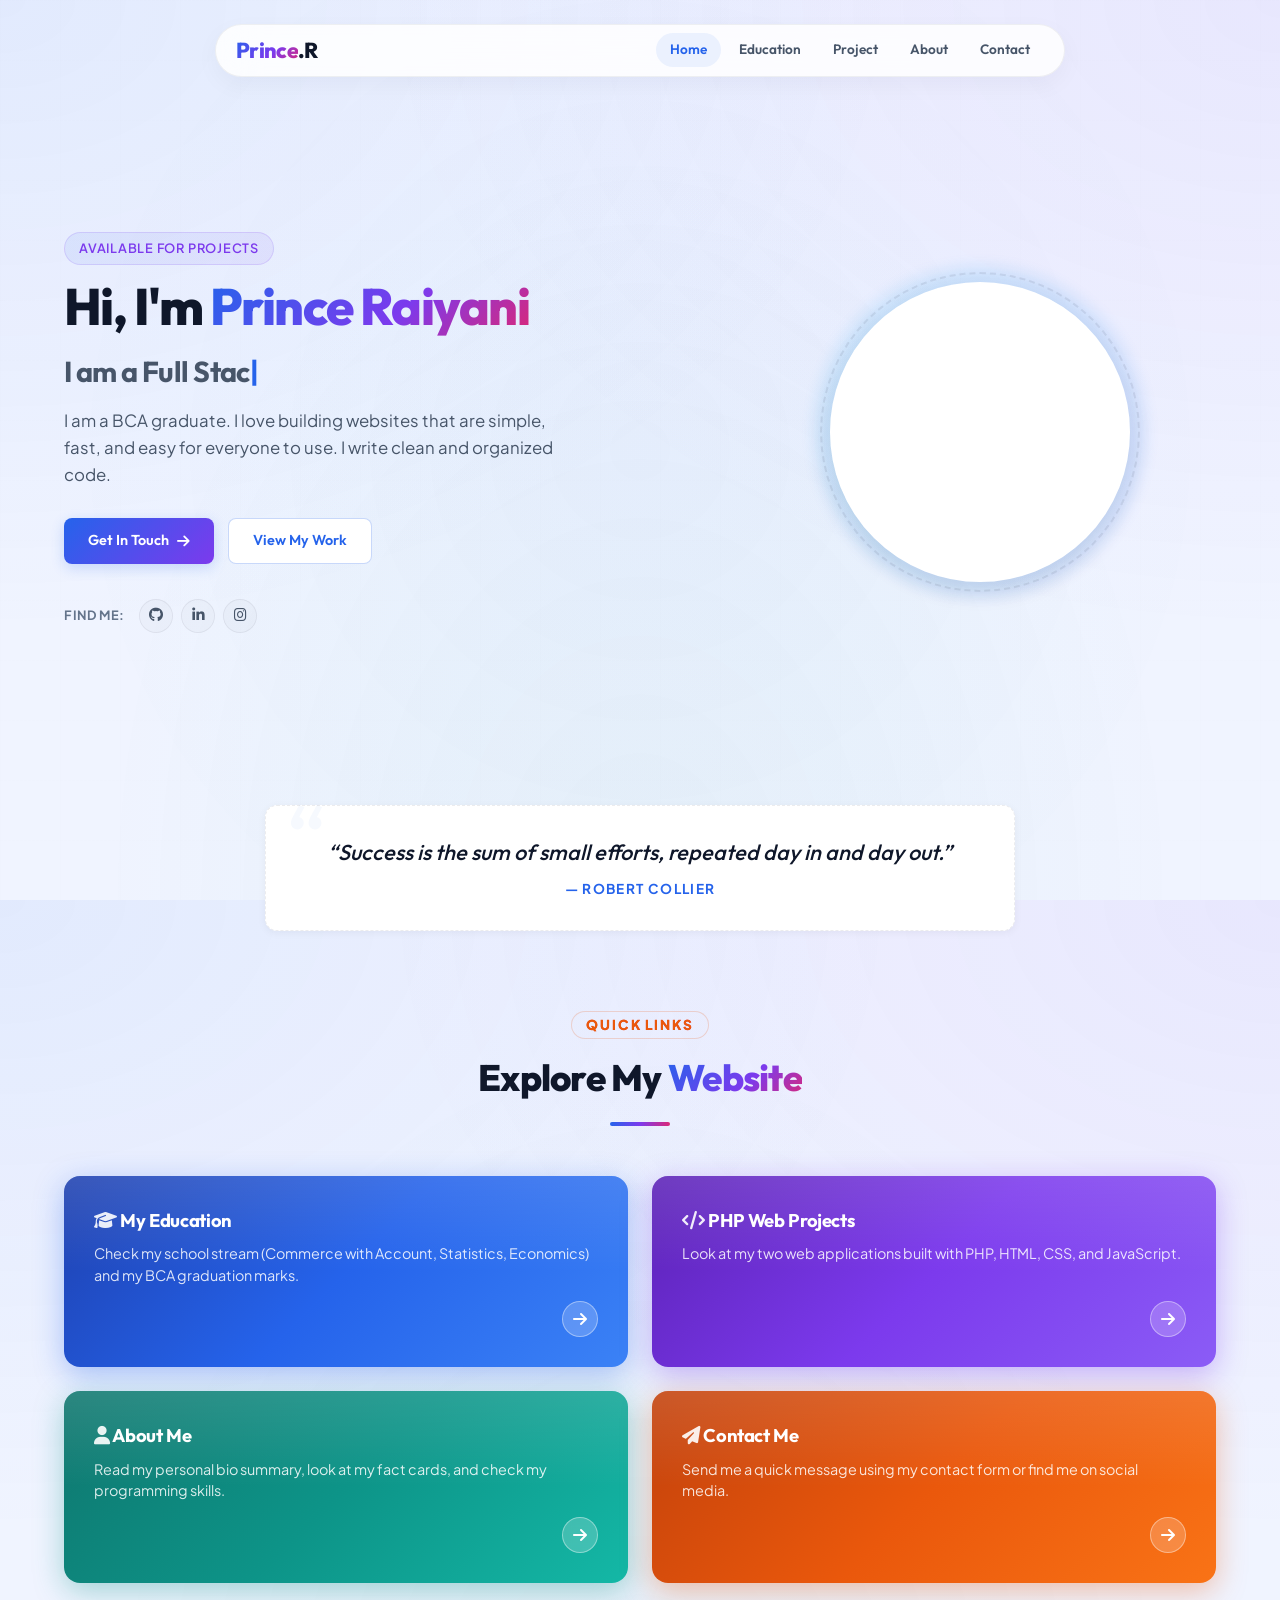
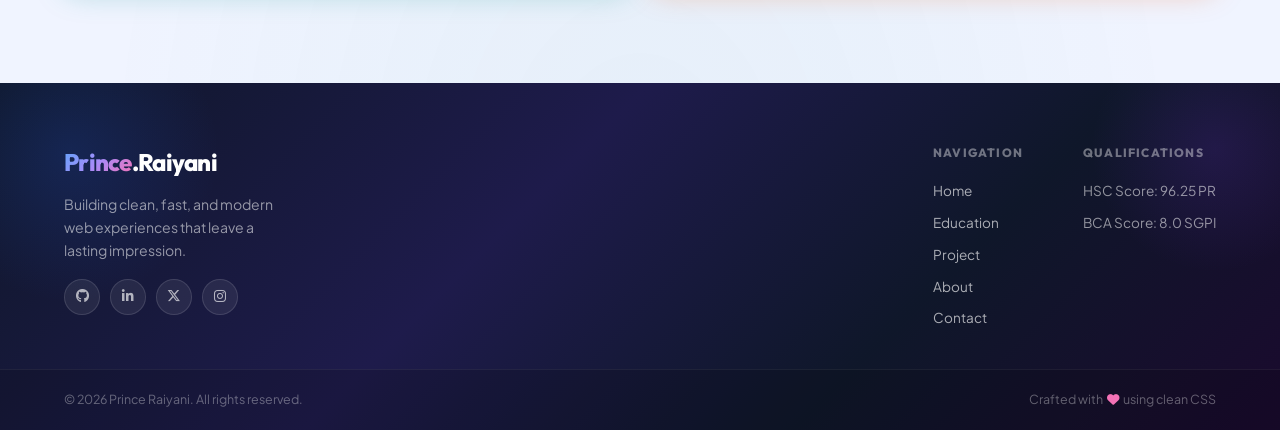
==== index.html @ 2f768e49 "Add files via upload" ====
<!DOCTYPE html>
<html lang="en">
<head>
    <meta charset="UTF-8">
    <meta name="viewport" content="width=device-width, initial-scale=1.0">
    <title>Prince Raiyani | Professional Portfolio</title>
    
    <!-- SEO Meta Tags -->
    <meta name="description" content="Welcome to the professional portfolio of Prince Raiyani. Explore my education history, PHP web projects, personal bio, and contact information.">
    <meta name="keywords" content="Prince Raiyani, Portfolio, Web Developer, PHP Developer, Commerce Student, BCA Graduate, 8.0 SGPI, 96.25 PR">
    <meta name="author" content="Prince Raiyani">
    
    <!-- Google Fonts -->
    <link rel="preconnect" href="https://fonts.googleapis.com">
    <link rel="preconnect" href="https://fonts.gstatic.com" crossorigin>
    <link href="https://fonts.googleapis.com/css2?family=Outfit:wght@300;400;500;600;700;800&family=Plus+Jakarta+Sans:wght@300;400;500;600;700&display=swap" rel="stylesheet">
    
    <!-- FontAwesome for Icons -->
    <link rel="stylesheet" href="https://cdnjs.cloudflare.com/ajax/libs/font-awesome/6.4.0/css/all.min.css">
    
    <!-- CSS Stylesheet -->
    <link rel="stylesheet" href="styles.css">
</head>
<body>

    <!-- Light Background Glow Spotlight -->
    <div class="cursor-glow" id="cursor-glow"></div>
    <div class="grid-overlay"></div>

    <!-- Floating Navigation Capsule -->
    <header class="navbar" id="navbar">
        <div class="nav-container">
            <a href="index.html" class="logo" id="nav-logo">
                <span class="gradient-text">Prince</span>.R
            </a>
            
            <!-- Desktop Links in Requested Order: Home, Education, Project, About, Contact -->
            <nav class="nav-links">
                <a href="index.html" class="nav-item active" id="link-home">Home</a>
                <a href="education.html" class="nav-item" id="link-education">Education</a>
                <a href="projects.html" class="nav-item" id="link-projects">Project</a>
                <a href="about.html" class="nav-item" id="link-about">About</a>
                <a href="contact.html" class="nav-item" id="link-contact">Contact</a>
            </nav>
            
            <!-- Mobile Toggle Hamburger -->
            <button class="menu-toggle" id="menu-toggle" aria-label="Toggle Menu">
                <span class="bar"></span>
                <span class="bar"></span>
                <span class="bar"></span>
            </button>
        </div>
    </header>

    <!-- Mobile Navigation Menu -->
    <div class="mobile-menu-overlay" id="mobile-menu-overlay">
        <nav class="mobile-nav-links">
            <a href="index.html" class="mobile-nav-item active" id="m-link-home">Home</a>
            <a href="education.html" class="mobile-nav-item" id="m-link-education">Education</a>
            <a href="projects.html" class="mobile-nav-item" id="m-link-projects">Project</a>
            <a href="about.html" class="mobile-nav-item" id="m-link-about">About</a>
            <a href="contact.html" class="mobile-nav-item" id="m-link-contact">Contact</a>
        </nav>
    </div>

    <!-- Main Content -->
    <main>

        <!-- HERO SECTION -->
        <section id="home" class="section hero-section">
            <div class="container hero-container">
                <div class="hero-content">
                    <div class="badge fade-in">Available for Projects</div>
                    <h1 class="hero-title fade-in-delay-1">
                        Hi, I'm <span class="gradient-text">Prince Raiyani</span>
                    </h1>
                    <h2 class="hero-subtitle fade-in-delay-2">
                        I am a <span class="typewriter" id="typewriter">Web Developer</span><span class="cursor-blink">|</span>
                    </h2>
                    <p class="hero-description fade-in-delay-3">
                        I am a BCA graduate. I love building websites that are simple, fast, and easy for everyone to use. I write clean and organized code.
                    </p>
                    
                    <div class="hero-actions fade-in-delay-3">
                        <a href="contact.html" class="btn btn-primary" id="hero-cta-primary">
                            <span>Get In Touch</span> <i class="fa-solid fa-arrow-right"></i>
                        </a>
                        <a href="projects.html" class="btn btn-secondary" id="hero-cta-secondary">
                            <span>View My Work</span>
                        </a>
                    </div>

                    <!-- Social Icons Row -->
                    <div class="hero-socials fade-in-delay-3">
                        <span class="social-label">Find me:</span>
                        <div class="social-row">
                            <a href="https://github.com/" target="_blank" class="hero-social-icon" aria-label="GitHub" id="hero-social-github">
                                <i class="fa-brands fa-github"></i>
                            </a>
                            <a href="https://www.linkedin.com/in/prince-raiyani-75b622342?utm_source=share_via&utm_content=profile&utm_medium=member_android" target="_blank" class="hero-social-icon" aria-label="LinkedIn" id="hero-social-linkedin">
                                <i class="fa-brands fa-linkedin-in"></i>
                            </a>
                            <a href="https://www.instagram.com/princeee._.2016?igsh=MWx2Z2V5cHl4cmIzbg==" target="_blank" class="hero-social-icon" aria-label="Instagram" id="hero-social-instagram">
                                <i class="fa-brands fa-instagram"></i>
                            </a>
                        </div>

                    </div>
                </div>

                <!-- Professional Zoomed Portrait (Waist-Up Half-Image) -->
                <div class="hero-visual fade-in-delay-2">
                    <div class="profile-frame-wrapper">
                        <div class="profile-glow-ring"></div>
                        <div class="profile-border-ring"></div>
                        <div class="profile-image-card">
                            <img src="assets/prince_profile.png" alt="Prince Raiyani" class="profile-pic" id="profile-headshot">
                        </div>
                    </div>
                </div>
            </div>
        </section>

        <!-- SIMPLE ENGLISH QUOTE SECTION -->
        <section class="quote-section">
            <div class="container">
                <div class="quote-card fade-in">
                    <p class="quote-text">
                        “Success is the sum of small efforts, repeated day in and day out.”
                    </p>
                    <p class="quote-author">— Robert Collier</p>
                </div>
            </div>
        </section>

        <!-- SUB-PAGE PREVIEW ROUTING SECTION -->
        <section class="section preview-section" style="padding-top: 40px;">
            <div class="container">
                <div class="section-header">
                    <span class="subtitle">Quick Links</span>
                    <h2 class="section-title">Explore My <span class="gradient-text">Website</span></h2>
                    <div class="accent-bar"></div>
                </div>

                <div class="welcome-grid">
                    
                    <!-- Preview Card 1: Education Page -->
                    <a href="education.html" class="glass-card preview-card fade-in" id="home-card-education">
                        <div>
                            <h3 class="preview-title"><i class="fa-solid fa-graduation-cap gradient-icon"></i> My Education</h3>
                            <p class="preview-desc">
                                Check my school stream (Commerce with Account, Statistics, Economics) and my BCA graduation marks.
                            </p>
                        </div>
                        <div class="preview-arrow">
                            <i class="fa-solid fa-arrow-right"></i>
                        </div>
                    </a>

                    <!-- Preview Card 2: Project Page -->
                    <a href="projects.html" class="glass-card preview-card fade-in" id="home-card-projects">
                        <div>
                            <h3 class="preview-title"><i class="fa-solid fa-code gradient-icon"></i> PHP Web Projects</h3>
                            <p class="preview-desc">
                                Look at my two web applications built with PHP, HTML, CSS, and JavaScript.
                            </p>
                        </div>
                        <div class="preview-arrow">
                            <i class="fa-solid fa-arrow-right"></i>
                        </div>
                    </a>

                    <!-- Preview Card 3: About Page -->
                    <a href="about.html" class="glass-card preview-card fade-in" id="home-card-about">
                        <div>
                            <h3 class="preview-title"><i class="fa-solid fa-user gradient-icon"></i> About Me</h3>
                            <p class="preview-desc">
                                Read my personal bio summary, look at my fact cards, and check my programming skills.
                            </p>
                        </div>
                        <div class="preview-arrow">
                            <i class="fa-solid fa-arrow-right"></i>
                        </div>
                    </a>

                    <!-- Preview Card 4: Contact Page -->
                    <a href="contact.html" class="glass-card preview-card fade-in" id="home-card-contact">
                        <div>
                            <h3 class="preview-title"><i class="fa-solid fa-paper-plane gradient-icon"></i> Contact Me</h3>
                            <p class="preview-desc">
                                Send me a quick message using my contact form or find me on social media.
                            </p>
                        </div>
                        <div class="preview-arrow">
                            <i class="fa-solid fa-arrow-right"></i>
                        </div>
                    </a>

                </div>
            </div>
        </section>

    </main>

    <!-- PREMIUM DARK FOOTER -->
    <footer class="footer">
        <div class="container footer-container">
            <div class="footer-brand">
                <a href="index.html" class="logo">
                    <span class="gradient-text">Prince</span>.Raiyani
                </a>
                <p class="footer-tagline">Building clean, fast, and modern web experiences that leave a lasting impression.</p>
                <div class="footer-social-row">
                    <a href="https://github.com/" target="_blank" class="footer-social-icon" aria-label="GitHub"><i class="fa-brands fa-github"></i></a>
                    <a href="https://linkedin.com/" target="_blank" class="footer-social-icon" aria-label="LinkedIn"><i class="fa-brands fa-linkedin-in"></i></a>
                    <a href="https://twitter.com/" target="_blank" class="footer-social-icon" aria-label="Twitter"><i class="fa-brands fa-x-twitter"></i></a>
                    <a href="https://instagram.com/" target="_blank" class="footer-social-icon" aria-label="Instagram"><i class="fa-brands fa-instagram"></i></a>
                </div>
            </div>
            
            <div class="footer-links-grid">
                <div class="footer-link-col">
                    <h5>Navigation</h5>
                    <a href="index.html">Home</a>
                    <a href="education.html">Education</a>
                    <a href="projects.html">Project</a>
                    <a href="about.html">About</a>
                    <a href="contact.html">Contact</a>
                </div>
                <div class="footer-link-col">
                    <h5>Qualifications</h5>
                    <span>HSC Score: 96.25 PR</span>
                    <span>BCA Score: 8.0 SGPI</span>
                </div>
            </div>
        </div>

        <div class="footer-bottom">
            <div class="container footer-bottom-container">
                <p class="copyright">&copy; 2026 Prince Raiyani. All rights reserved.</p>
                <p class="made-with">Crafted with <i class="fa-solid fa-heart heartbeat"></i> using clean CSS</p>
            </div>
        </div>

        <!-- Back to Top Arrow -->
        <a href="#home" class="back-to-top" id="back-to-top" aria-label="Scroll to top">
            <i class="fa-solid fa-arrow-up"></i>
        </a>
    </footer>

    <!-- Script File -->
    <script src="script.js"></script>
</body>
</html>
---- styles.css ----
/* ==========================================================================
   Prince Raiyani | Professional Portfolio Design System
   Color Palette: Multi-Color Professional Light Theme
   Architecture: Multi-Page Optimized
   ========================================================================== */

/* 1. CSS VARIABLES & SYSTEM DEFS */
:root {
    --bg-primary: #f0f4ff;         /* Soft Lavender-Blue tint */
    --bg-secondary: #ffffff;       /* Pure White sections */
    --bg-glass: rgba(255, 255, 255, 0.85);
    --border-glass: rgba(15, 23, 42, 0.06);
    --border-glass-active: rgba(37, 99, 235, 0.25);
    
    /* Primary accent colors */
    --color-primary: #2563eb;      /* Professional Royal Blue */
    --color-secondary: #0ea5e9;    /* Sky Ice Blue */
    --color-accent: #10b981;       /* Emerald Green */
    --color-purple: #7c3aed;       /* Rich Violet */
    --color-orange: #ea580c;       /* Warm Orange */
    --color-pink: #db2777;         /* Rose Pink */
    --color-teal: #0d9488;         /* Teal */
    --color-amber: #d97706;        /* Amber Gold */
    --color-success: #10b981;      /* Success Green */
    
    /* Section accent backgrounds */
    --section-blue: rgba(37, 99, 235, 0.06);
    --section-purple: rgba(124, 58, 237, 0.06);
    --section-teal: rgba(13, 148, 136, 0.06);
    --section-orange: rgba(234, 88, 12, 0.06);
    
    --text-primary: #0f172a;
    --text-secondary: #475569;
    --text-muted: #64748b;
    
    --font-heading: 'Outfit', -apple-system, BlinkMacSystemFont, "Segoe UI", Roboto, sans-serif;
    --font-body: 'Plus Jakarta Sans', -apple-system, BlinkMacSystemFont, "Segoe UI", Roboto, sans-serif;
    
    --transition-fast: 0.2s cubic-bezier(0.4, 0, 0.2, 1);
    --transition-normal: 0.3s cubic-bezier(0.4, 0, 0.2, 1);
    --transition-slow: 0.5s cubic-bezier(0.4, 0, 0.2, 1);
    
    --shadow-sm: 0 2px 8px rgba(15, 23, 42, 0.05);
    --shadow-normal: 0 10px 30px -10px rgba(15, 23, 42, 0.10);
    --shadow-glow-blue: 0 0 25px rgba(37, 99, 235, 0.15);
    
    --glow-x: 50%;
    --glow-y: 50%;
}

/* 2. BASE RESET & INITIALIZATION */
* {
    margin: 0;
    padding: 0;
    box-sizing: border-box;
}

html {
    scroll-behavior: smooth;
    height: 100%;
}

body {
    background-color: var(--bg-primary);
    background-image:
        radial-gradient(ellipse at 0% 0%, rgba(37, 99, 235, 0.07) 0%, transparent 50%),
        radial-gradient(ellipse at 100% 0%, rgba(124, 58, 237, 0.07) 0%, transparent 50%),
        radial-gradient(ellipse at 50% 100%, rgba(13, 148, 136, 0.05) 0%, transparent 60%);
    color: var(--text-primary);
    font-family: var(--font-body);
    font-size: 16px;
    line-height: 1.6;
    overflow-x: hidden;
    position: relative;
    min-height: 100vh;
    display: flex;
    flex-direction: column;
}

h1, h2, h3, h4, h5, h6 {
    font-family: var(--font-heading);
    font-weight: 700;
    letter-spacing: -0.02em;
    color: var(--text-primary);
}

a {
    color: inherit;
    text-decoration: none;
    transition: var(--transition-fast);
}

img, svg {
    max-width: 100%;
    height: auto;
    display: block;
}

ul {
    list-style: none;
}

/* Custom Scrollbar styling */
::-webkit-scrollbar {
    width: 8px;
}
::-webkit-scrollbar-track {
    background: var(--bg-primary);
}
::-webkit-scrollbar-thumb {
    background: #cbd5e1;
    border-radius: 4px;
}
::-webkit-scrollbar-thumb:hover {
    background: var(--color-primary);
}

main {
    flex-grow: 1;
}

/* 3. SUBTLE GLOW OVERLAY */
.cursor-glow {
    position: fixed;
    top: 0;
    left: 0;
    width: 100vw;
    height: 100vh;
    pointer-events: none;
    z-index: 0;
    background: radial-gradient(
        600px circle at var(--glow-x) var(--glow-y), 
        rgba(37, 99, 235, 0.03) 0%, 
        rgba(14, 165, 233, 0.01) 50%, 
        transparent 100%
    );
    transition: background 0.05s linear;
}

.grid-overlay {
    position: fixed;
    top: 0;
    left: 0;
    width: 100%;
    height: 100%;
    background-size: 60px 60px;
    background-image: 
        linear-gradient(to right, rgba(15, 23, 42, 0.004) 1px, transparent 1px),
        linear-gradient(to bottom, rgba(15, 23, 42, 0.004) 1px, transparent 1px);
    pointer-events: none;
    z-index: 0;
}

/* 4. LAYOUT WRAPPERS & GLASS CARDS */
.container {
    width: 100%;
    max-width: 1200px;
    margin: 0 auto;
    padding: 0 24px;
    position: relative;
    z-index: 1;
}

.section {
    padding: 100px 0;
    position: relative;
}

.gradient-text {
    background: linear-gradient(135deg, var(--color-primary) 0%, var(--color-purple) 60%, var(--color-pink) 100%);
    -webkit-background-clip: text;
    -webkit-text-fill-color: transparent;
}

.badge {
    background: linear-gradient(135deg, rgba(37,99,235,0.08), rgba(124,58,237,0.08));
    color: var(--color-purple);
    padding: 5px 14px;
    border-radius: 99px;
    font-size: 0.8rem;
    font-weight: 600;
    display: inline-block;
    border: 1px solid rgba(124, 58, 237, 0.15);
    text-transform: uppercase;
    letter-spacing: 0.06em;
}

.section-header {
    text-align: center;
    margin-bottom: 50px;
}
.section-header .subtitle {
    font-size: 0.85rem;
    font-weight: 800;
    background: linear-gradient(135deg, var(--color-orange), var(--color-pink));
    -webkit-background-clip: text;
    -webkit-text-fill-color: transparent;
    background-clip: text;
    text-transform: uppercase;
    letter-spacing: 0.14em;
    display: inline-block;
    margin-bottom: 10px;
    padding: 2px 14px;
    border-radius: 99px;
    background-color: rgba(234, 88, 12, 0.08);
    -webkit-text-fill-color: var(--color-orange);
    border: 1px solid rgba(234, 88, 12, 0.2);
}
.section-header .section-title {
    font-size: 2.3rem;
    font-weight: 800;
    letter-spacing: -0.02em;
}
.section-header .accent-bar {
    width: 60px;
    height: 4px;
    background: linear-gradient(to right, var(--color-primary), var(--color-purple), var(--color-pink));
    margin: 14px auto 0;
    border-radius: 2px;
}

/* White/Light Glass Panel styles */
.glass-card {
    background: var(--bg-secondary);
    border: 1px solid var(--border-glass);
    border-radius: 14px;
    padding: 30px;
    box-shadow: var(--shadow-normal);
    transition: border var(--transition-normal), transform var(--transition-normal), box-shadow var(--transition-normal);
}
.glass-card:hover {
    border-color: var(--border-glass-active);
    box-shadow: 0 12px 30px rgba(37, 99, 235, 0.08);
}

/* Colored left border accents on cards */
.glass-card.accent-blue  { border-left: 4px solid var(--color-primary); }
.glass-card.accent-purple { border-left: 4px solid var(--color-purple); }
.glass-card.accent-teal  { border-left: 4px solid var(--color-teal); }
.glass-card.accent-orange { border-left: 4px solid var(--color-orange); }
.glass-card.accent-pink  { border-left: 4px solid var(--color-pink); }
.glass-card.accent-amber { border-left: 4px solid var(--color-amber); }

.card-heading {
    font-size: 1.25rem;
    margin-bottom: 16px;
    display: flex;
    align-items: center;
    gap: 10px;
    font-weight: 700;
}
.gradient-icon {
    color: var(--color-primary);
}

/* Buttons */
.btn {
    display: inline-flex;
    align-items: center;
    justify-content: center;
    gap: 8px;
    padding: 10px 24px;
    border-radius: 8px;
    font-family: var(--font-heading);
    font-weight: 600;
    font-size: 0.9rem;
    cursor: pointer;
    transition: var(--transition-normal);
    border: none;
}
.btn-primary {
    background: linear-gradient(135deg, var(--color-primary), var(--color-purple));
    color: #ffffff;
    box-shadow: 0 4px 14px rgba(37, 99, 235, 0.2);
}
.btn-primary:hover {
    background: linear-gradient(135deg, #1d4ed8, #6d28d9);
    transform: translateY(-2px);
    box-shadow: 0 8px 20px rgba(37, 99, 235, 0.3);
}
.btn-secondary {
    background: #ffffff;
    color: var(--color-primary);
    border: 1.5px solid rgba(37, 99, 235, 0.25);
}
.btn-secondary:hover {
    background: rgba(37, 99, 235, 0.05);
    border-color: var(--color-primary);
    transform: translateY(-2px);
}

/* 5. FLOATING GLASS CAPSULE NAVBAR */
.navbar {
    position: fixed;
    top: 24px;
    left: 50%;
    transform: translateX(-50%);
    width: calc(100% - 48px);
    max-width: 850px;
    background: rgba(255, 255, 255, 0.85);
    backdrop-filter: blur(20px);
    -webkit-backdrop-filter: blur(20px);
    border: 1px solid rgba(15, 23, 42, 0.06);
    border-radius: 99px;
    z-index: 100;
    padding: 8px 20px;
    box-shadow: 0 8px 25px rgba(15, 23, 42, 0.04);
    transition: padding var(--transition-normal), top var(--transition-normal), background var(--transition-normal), box-shadow var(--transition-normal);
}
.navbar.scrolled {
    top: 14px;
    background: rgba(255, 255, 255, 0.95);
    box-shadow: 0 10px 30px rgba(15, 23, 42, 0.08);
    border-color: rgba(15, 23, 42, 0.08);
}

.nav-container {
    display: flex;
    align-items: center;
    justify-content: space-between;
    width: 100%;
}

.logo {
    font-size: 1.35rem;
    font-weight: 800;
    font-family: var(--font-heading);
    letter-spacing: -0.03em;
}

.nav-links {
    display: flex;
    align-items: center;
    gap: 4px;
}

.nav-item {
    font-family: var(--font-heading);
    font-size: 0.85rem;
    font-weight: 600;
    color: var(--text-secondary);
    padding: 6px 14px;
    border-radius: 99px;
    transition: var(--transition-fast);
}
.nav-item:hover, .nav-item.active {
    color: var(--color-primary);
    background: rgba(37, 99, 235, 0.08);
}

/* Mobile Hamburger Menu */
.menu-toggle {
    display: none;
    flex-direction: column;
    justify-content: space-between;
    width: 20px;
    height: 14px;
    background: transparent;
    border: none;
    cursor: pointer;
    z-index: 110;
}
.menu-toggle .bar {
    width: 100%;
    height: 2px;
    background-color: var(--text-primary);
    border-radius: 4px;
    transition: var(--transition-normal);
}

/* Mobile full Overlay menu card */
.mobile-menu-overlay {
    position: fixed;
    top: 0;
    left: 100%;
    width: 100%;
    height: 100vh;
    background: rgba(255, 255, 255, 0.98);
    backdrop-filter: blur(20px);
    -webkit-backdrop-filter: blur(20px);
    z-index: 99;
    display: flex;
    align-items: center;
    justify-content: center;
    transition: left var(--transition-normal);
}
.mobile-menu-overlay.active {
    left: 0;
}
.mobile-nav-links {
    display: flex;
    flex-direction: column;
    align-items: center;
    gap: 20px;
}
.mobile-nav-item {
    font-size: 1.5rem;
    font-weight: 600;
    font-family: var(--font-heading);
    color: var(--text-secondary);
    padding: 6px 20px;
    border-radius: 99px;
    transition: var(--transition-normal);
}
.mobile-nav-item.active, .mobile-nav-item:hover {
    color: var(--color-primary);
    background: rgba(37, 99, 235, 0.08);
}

/* Hamburger active transformation */
.menu-toggle.active .bar:nth-child(1) {
    transform: translateY(6px) rotate(45deg);
}
.menu-toggle.active .bar:nth-child(2) {
    opacity: 0;
}
.menu-toggle.active .bar:nth-child(3) {
    transform: translateY(-6px) rotate(-45deg);
}

/* 6. HOME PAGE STYLES */
.hero-section {
    min-height: 85vh;
    display: flex;
    align-items: center;
    padding-top: 140px;
    padding-bottom: 40px;
    overflow: hidden;
}
.hero-container {
    display: grid;
    grid-template-columns: 1.15fr 0.85fr;
    align-items: center;
    gap: 40px;
}

.hero-content {
    display: flex;
    flex-direction: column;
    align-items: flex-start;
}

.hero-title {
    font-size: 3.2rem;
    font-weight: 800;
    line-height: 1.15;
    margin: 12px 0;
    letter-spacing: -0.03em;
}

.hero-subtitle {
    font-size: 1.8rem;
    font-weight: 700;
    color: var(--text-secondary);
    margin-bottom: 20px;
    height: 40px;
}
.cursor-blink {
    color: var(--color-primary);
    animation: blink 0.9s infinite;
}

.hero-description {
    color: var(--text-secondary);
    font-size: 1.05rem;
    max-width: 500px;
    margin-bottom: 30px;
}

.hero-actions {
    display: flex;
    gap: 14px;
    margin-bottom: 35px;
}

.hero-socials {
    display: flex;
    align-items: center;
    gap: 14px;
}
.social-label {
    font-size: 0.8rem;
    font-weight: 700;
    color: var(--text-muted);
    text-transform: uppercase;
    letter-spacing: 0.05em;
}
.social-row {
    display: flex;
    gap: 8px;
}
.hero-social-icon {
    width: 34px;
    height: 34px;
    border-radius: 50%;
    background: rgba(15, 23, 42, 0.02);
    border: 1px solid rgba(15, 23, 42, 0.06);
    display: flex;
    align-items: center;
    justify-content: center;
    color: var(--text-secondary);
    font-size: 0.9rem;
}
.hero-social-icon:hover {
    color: #ffffff;
    background: var(--color-primary);
    border-color: var(--color-primary);
    transform: translateY(-2px);
    box-shadow: 0 4px 10px rgba(37, 99, 235, 0.2);
}

/* Professional Zoomed Portrait Frame (Clean waist/chest up half image requested) */
.hero-visual {
    display: flex;
    justify-content: center;
    align-items: center;
    position: relative;
}
.profile-frame-wrapper {
    position: relative;
    width: 100%;
    max-width: 320px;
    aspect-ratio: 1;
    display: flex;
    align-items: center;
    justify-content: center;
}
.profile-glow-ring {
    position: absolute;
    top: -4px;
    left: -4px;
    right: -4px;
    bottom: -4px;
    border-radius: 50%;
    background: linear-gradient(135deg, var(--color-secondary), var(--color-primary));
    opacity: 0.15;
    filter: blur(8px);
    z-index: 0;
}
.profile-border-ring {
    position: absolute;
    top: 0;
    left: 0;
    right: 0;
    bottom: 0;
    border-radius: 50%;
    border: 2px dashed rgba(15, 23, 42, 0.08);
    z-index: 1;
    animation: spin-dash 40s linear infinite;
}
.profile-image-card {
    width: calc(100% - 20px);
    height: calc(100% - 20px);
    border-radius: 50%;
    overflow: hidden;
    border: 4px solid var(--bg-secondary);
    box-shadow: 0 10px 25px rgba(15, 23, 42, 0.08);
    position: relative;
    z-index: 2;
    background-color: #ffffff;
    padding-top: 25px;
}
.profile-pic {
    width: 100%;
    height: 100%;
    object-fit: cover;
    /* Zooming image and centering upper torso/face based on user requests */
    transform: scale(1.4);
    object-position: center 15%;
    transition: transform var(--transition-normal);
}
.profile-image-card:hover .profile-pic {
    transform: scale(1.48);
}

/* Quote Section styling */
.quote-section {
    padding: 40px 0;
    position: relative;
    z-index: 1;
}
.quote-card {
    max-width: 750px;
    margin: 0 auto;
    padding: 30px;
    border-radius: 12px;
    background: #ffffff;
    border: 1px dashed rgba(15, 23, 42, 0.08);
    position: relative;
    text-align: center;
    box-shadow: var(--shadow-sm);
}
.quote-card::before {
    content: '“';
    position: absolute;
    top: -15px;
    left: 20px;
    font-family: var(--font-heading);
    font-size: 6rem;
    line-height: 1;
    color: rgba(37, 99, 235, 0.04);
    pointer-events: none;
}
.quote-text {
    font-family: var(--font-heading);
    font-size: 1.35rem;
    font-weight: 500;
    line-height: 1.5;
    color: var(--text-primary);
    font-style: italic;
    position: relative;
    z-index: 1;
}
.quote-author {
    margin-top: 10px;
    font-size: 0.85rem;
    font-weight: 700;
    color: var(--color-primary);
    text-transform: uppercase;
    letter-spacing: 0.1em;
}

/* Route card lists on homepage - each card gets a bold unique gradient background */
.welcome-grid {
    display: grid;
    grid-template-columns: repeat(2, 1fr);
    gap: 24px;
    margin-top: 40px;
}
.preview-card {
    display: flex;
    flex-direction: column;
    justify-content: space-between;
    min-height: 190px;
    border: none !important;
    position: relative;
    overflow: hidden;
}
/* Card 1: Blue gradient */
.preview-card:nth-child(1) {
    background: linear-gradient(135deg, #1e40af 0%, #2563eb 50%, #3b82f6 100%) !important;
    border-radius: 16px !important;
    box-shadow: 0 8px 30px rgba(37, 99, 235, 0.35) !important;
}
/* Card 2: Purple gradient */
.preview-card:nth-child(2) {
    background: linear-gradient(135deg, #5b21b6 0%, #7c3aed 50%, #8b5cf6 100%) !important;
    border-radius: 16px !important;
    box-shadow: 0 8px 30px rgba(124, 58, 237, 0.35) !important;
}
/* Card 3: Teal gradient */
.preview-card:nth-child(3) {
    background: linear-gradient(135deg, #0f766e 0%, #0d9488 50%, #14b8a6 100%) !important;
    border-radius: 16px !important;
    box-shadow: 0 8px 30px rgba(13, 148, 136, 0.35) !important;
}
/* Card 4: Orange/Pink gradient */
.preview-card:nth-child(4) {
    background: linear-gradient(135deg, #c2410c 0%, #ea580c 50%, #f97316 100%) !important;
    border-radius: 16px !important;
    box-shadow: 0 8px 30px rgba(234, 88, 12, 0.35) !important;
}
.preview-card:hover {
    transform: translateY(-6px);
}
.preview-card:nth-child(1):hover { box-shadow: 0 16px 40px rgba(37, 99, 235, 0.45) !important; }
.preview-card:nth-child(2):hover { box-shadow: 0 16px 40px rgba(124, 58, 237, 0.45) !important; }
.preview-card:nth-child(3):hover { box-shadow: 0 16px 40px rgba(13, 148, 136, 0.45) !important; }
.preview-card:nth-child(4):hover { box-shadow: 0 16px 40px rgba(234, 88, 12, 0.45) !important; }
/* Subtle shine overlay on cards */
.preview-card::before {
    content: '';
    position: absolute;
    top: 0;
    left: 0;
    right: 0;
    height: 50%;
    background: linear-gradient(to bottom, rgba(255,255,255,0.12), transparent);
    pointer-events: none;
    border-radius: 16px 16px 0 0;
    z-index: 0;
}
.preview-card > * {
    position: relative;
    z-index: 1;
}
.preview-card .preview-title {
    font-size: 1.15rem;
    font-weight: 700;
    margin-bottom: 8px;
    color: #ffffff;
}
.preview-card .preview-desc {
    color: rgba(255, 255, 255, 0.85);
    font-size: 0.9rem;
    line-height: 1.5;
}
.preview-card .gradient-icon {
    color: rgba(255, 255, 255, 0.9);
}
.preview-arrow {
    align-self: flex-end;
    width: 36px;
    height: 36px;
    border-radius: 50%;
    background: rgba(255, 255, 255, 0.2);
    border: 1.5px solid rgba(255, 255, 255, 0.4);
    display: flex;
    align-items: center;
    justify-content: center;
    color: #ffffff;
    transition: var(--transition-normal);
    margin-top: 15px;
    backdrop-filter: blur(4px);
}
.preview-card:hover .preview-arrow {
    background: rgba(255, 255, 255, 0.35);
    transform: translateX(4px);
    box-shadow: 0 4px 12px rgba(0, 0, 0, 0.15);
}

/* 7. EDUCATION PAGE STYLES */
.page-title-section {
    padding-top: 140px;
    padding-bottom: 30px;
    text-align: center;
}
.page-title {
    font-size: 2.6rem;
    font-weight: 800;
    margin-bottom: 8px;
    letter-spacing: -0.02em;
}
.page-subtitle {
    color: var(--text-secondary);
    font-size: 1.05rem;
    max-width: 600px;
    margin: 0 auto;
}

.timeline-tree {
    position: relative;
    border-left: 2px solid rgba(15, 23, 42, 0.04);
    padding-left: 32px;
    max-width: 800px;
    margin: 40px auto 0;
}

.timeline-item {
    position: relative;
    margin-bottom: 40px;
}
.timeline-item:last-child {
    margin-bottom: 0;
}

.timeline-marker {
    position: absolute;
    left: -42px;
    top: 30px;
    display: flex;
    flex-direction: column;
    align-items: center;
}
.timeline-dot {
    width: 18px;
    height: 18px;
    border-radius: 50%;
    background: var(--bg-secondary);
    border: 3px solid var(--color-primary);
    box-shadow: 0 0 8px rgba(37, 99, 235, 0.25);
    z-index: 2;
    transition: var(--transition-normal);
}
/* Each timeline item gets a different colored dot */
.timeline-item:nth-child(1) .timeline-dot { border-color: var(--color-primary); }
.timeline-item:nth-child(2) .timeline-dot { border-color: var(--color-purple); }
.timeline-item:nth-child(3) .timeline-dot { border-color: var(--color-teal); }
.timeline-item:nth-child(1) .timeline-date { background: rgba(37, 99, 235, 0.08); color: var(--color-primary); }
.timeline-item:nth-child(2) .timeline-date { background: rgba(124, 58, 237, 0.08); color: var(--color-purple); }
.timeline-item:nth-child(3) .timeline-date { background: rgba(13, 148, 136, 0.08); color: var(--color-teal); }
.timeline-item:hover .timeline-dot {
    background: var(--color-secondary);
    border-color: var(--color-secondary);
    box-shadow: 0 0 14px rgba(14, 165, 233, 0.5);
    transform: scale(1.2);
}

.timeline-card {
    padding: 24px;
    position: relative;
}
.timeline-date {
    display: inline-block;
    background: rgba(37, 99, 235, 0.06);
    color: var(--color-primary);
    font-size: 0.75rem;
    font-weight: 700;
    padding: 4px 10px;
    border-radius: 4px;
    text-transform: uppercase;
    letter-spacing: 0.05em;
    margin-bottom: 10px;
}
.timeline-degree {
    font-size: 1.1rem;
    font-weight: 700;
    margin-bottom: 4px;
}
.timeline-institution {
    font-size: 0.85rem;
    color: var(--text-muted);
    font-weight: 600;
    display: block;
    margin-bottom: 12px;
}
.timeline-desc {
    color: var(--text-secondary);
    font-size: 0.95rem;
    line-height: 1.5;
    margin-bottom: 15px;
}
.timeline-pills {
    display: flex;
    flex-wrap: wrap;
    gap: 8px;
}
.timeline-pills span {
    padding: 3px 10px;
    border-radius: 99px;
    font-size: 0.72rem;
    font-weight: 600;
}
/* Colorful subject pills on timeline */
.timeline-item:nth-child(1) .timeline-pills span { background: rgba(37,99,235,0.07); color: var(--color-primary); border: 1px solid rgba(37,99,235,0.15); }
.timeline-item:nth-child(2) .timeline-pills span { background: rgba(124,58,237,0.07); color: var(--color-purple); border: 1px solid rgba(124,58,237,0.15); }
.timeline-item:nth-child(3) .timeline-pills span { background: rgba(13,148,136,0.07); color: var(--color-teal); border: 1px solid rgba(13,148,136,0.15); }

/* 8. PROJECTS PAGE STYLES */
.projects-grid {
    display: grid;
    grid-template-columns: repeat(2, 1fr);
    gap: 30px;
    max-width: 900px;
    margin: 30px auto 0;
}

.project-card {
    padding: 0;
    overflow: hidden;
    display: flex;
    flex-direction: column;
}
.project-card:hover {
    transform: translateY(-5px);
}

.project-image-wrapper {
    position: relative;
    width: 100%;
    overflow: hidden;
    background: rgba(15, 23, 42, 0.01);
    border-bottom: 1px solid rgba(15, 23, 42, 0.05);
}
.project-svg {
    width: 100%;
    height: auto;
    transition: var(--transition-normal);
}
.project-card:hover .project-svg {
    transform: scale(1.03);
}

.project-overlay {
    position: absolute;
    top: 0;
    left: 0;
    width: 100%;
    height: 100%;
    background: rgba(255, 255, 255, 0.92);
    display: flex;
    align-items: center;
    justify-content: center;
    gap: 14px;
    opacity: 0;
    transition: var(--transition-normal);
}
.project-card:hover .project-overlay {
    opacity: 1;
}

.project-link-btn {
    width: 40px;
    height: 40px;
    border-radius: 50%;
    background: var(--bg-secondary);
    border: 1px solid rgba(37, 99, 235, 0.2);
    color: var(--color-primary);
    display: flex;
    align-items: center;
    justify-content: center;
    font-size: 1rem;
    transition: var(--transition-normal);
}
.project-link-btn:hover {
    background: var(--color-primary);
    color: #ffffff;
    transform: scale(1.08);
    box-shadow: 0 4px 10px rgba(37, 99, 235, 0.2);
}

.project-details {
    padding: 24px;
    display: flex;
    flex-direction: column;
    flex-grow: 1;
}
.project-tag {
    font-size: 0.72rem;
    font-weight: 700;
    color: #ffffff;
    background: linear-gradient(135deg, var(--color-primary), var(--color-purple));
    text-transform: uppercase;
    letter-spacing: 0.05em;
    margin-bottom: 10px;
    padding: 3px 10px;
    border-radius: 99px;
    display: inline-block;
}
.project-name {
    font-size: 1.15rem;
    font-weight: 700;
    margin-bottom: 8px;
}
.project-text {
    color: var(--text-secondary);
    font-size: 0.9rem;
    line-height: 1.5;
    margin-bottom: 18px;
    flex-grow: 1;
}
.project-tech {
    display: flex;
    flex-wrap: wrap;
    gap: 6px;
}
.project-tech span {
    padding: 3px 10px;
    border-radius: 99px;
    font-size: 0.7rem;
    font-weight: 600;
}
/* Alternating colored tech pill badges on projects */
.project-card:nth-child(1) .project-tech span:nth-child(odd)  { background: rgba(37,99,235,0.07); color: var(--color-primary); border: 1px solid rgba(37,99,235,0.15); }
.project-card:nth-child(1) .project-tech span:nth-child(even) { background: rgba(14,165,233,0.07); color: var(--color-secondary); border: 1px solid rgba(14,165,233,0.15); }
.project-card:nth-child(2) .project-tech span:nth-child(odd)  { background: rgba(124,58,237,0.07); color: var(--color-purple); border: 1px solid rgba(124,58,237,0.15); }
.project-card:nth-child(2) .project-tech span:nth-child(even) { background: rgba(13,148,136,0.07); color: var(--color-teal); border: 1px solid rgba(13,148,136,0.15); }

/* 9. ABOUT PAGE STYLES */
.about-grid {
    display: grid;
    grid-template-columns: 1.05fr 0.95fr;
    gap: 40px;
    align-items: start;
    max-width: 950px;
    margin: 30px auto 0;
}

/* Skill bar colors - each bar gets unique color */
.skill-group:nth-child(1) .skill-bar-fill { background: linear-gradient(to right, var(--color-secondary), var(--color-primary)); }
.skill-group:nth-child(2) .skill-bar-fill { background: linear-gradient(to right, var(--color-purple), var(--color-pink)); }
.skill-group:nth-child(3) .skill-bar-fill { background: linear-gradient(to right, var(--color-teal), var(--color-accent)); }
.skill-group:nth-child(4) .skill-bar-fill { background: linear-gradient(to right, var(--color-orange), var(--color-amber)); }

.about-content {
    display: flex;
    flex-direction: column;
    gap: 25px;
}

.bio-card .bio-text {
    color: var(--text-secondary);
    margin-bottom: 16px;
    font-size: 0.95rem;
}
.bio-card .bio-text:last-of-type {
    margin-bottom: 25px;
}

/* Fact Metrics */
.fact-row {
    display: flex;
    justify-content: space-between;
    border-top: 1px solid rgba(15, 23, 42, 0.06);
    padding-top: 20px;
    gap: 15px;
}
.fact-item {
    display: flex;
    flex-direction: column;
}
.fact-num {
    font-size: 1.85rem;
    font-weight: 800;
    font-family: var(--font-heading);
    line-height: 1;
}
.fact-item:nth-child(1) .fact-num { color: var(--color-primary); }
.fact-item:nth-child(2) .fact-num { color: var(--color-purple); }
.fact-item:nth-child(3) .fact-num { color: var(--color-teal); }
.fact-lbl {
    font-size: 0.75rem;
    color: var(--text-muted);
    text-transform: uppercase;
    letter-spacing: 0.05em;
    margin-top: 4px;
    font-weight: 600;
}

/* Skill metrics progress meters */
.skills-wrapper {
    display: flex;
    flex-direction: column;
    gap: 18px;
}
.skill-group {
    display: flex;
    flex-direction: column;
}
.skill-label {
    display: flex;
    justify-content: space-between;
    font-weight: 600;
    font-size: 0.9rem;
    margin-bottom: 6px;
}
.skill-bar-container {
    width: 100%;
    height: 8px;
    background: rgba(15, 23, 42, 0.02);
    border-radius: 4px;
    overflow: hidden;
    position: relative;
    border: 1px solid rgba(15, 23, 42, 0.04);
}
.skill-bar-fill {
    height: 100%;
    width: 0%;
    border-radius: 4px;
    background: linear-gradient(to right, var(--color-secondary), var(--color-primary));
    transition: width 1.5s cubic-bezier(0.1, 0.8, 0.3, 1);
}

/* About Illustration graphics */
.about-illustration {
    display: flex;
    justify-content: center;
    align-items: center;
}
.illustration-svg {
    width: 100%;
    max-width: 320px;
}

/* 10. CONTACT PAGE STYLES */
.contact-grid {
    display: grid;
    grid-template-columns: 0.95fr 1.05fr;
    gap: 40px;
    align-items: start;
    max-width: 950px;
    margin: 30px auto 0;
}

.contact-info-wrapper {
    display: flex;
    flex-direction: column;
    gap: 25px;
}

.contact-subtext {
    color: var(--text-secondary);
    margin-bottom: 20px;
    font-size: 0.9rem;
}

.contact-list {
    display: flex;
    flex-direction: column;
    gap: 16px;
}
.contact-list-item {
    display: flex;
    align-items: center;
    gap: 16px;
}
.icon-bubble {
    width: 46px;
    height: 46px;
    border-radius: 12px;
    display: flex;
    align-items: center;
    justify-content: center;
    font-size: 1.05rem;
    flex-shrink: 0;
}
.contact-list-item:nth-child(1) .icon-bubble {
    background: rgba(37, 99, 235, 0.07);
    border: 1px solid rgba(37, 99, 235, 0.15);
    color: var(--color-primary);
}
.contact-list-item:nth-child(2) .icon-bubble {
    background: rgba(124, 58, 237, 0.07);
    border: 1px solid rgba(124, 58, 237, 0.15);
    color: var(--color-purple);
}
.contact-list-item:nth-child(3) .icon-bubble {
    background: rgba(13, 148, 136, 0.07);
    border: 1px solid rgba(13, 148, 136, 0.15);
    color: var(--color-teal);
}

.item-text {
    display: flex;
    flex-direction: column;
}
.item-label {
    font-size: 0.75rem;
    color: var(--text-muted);
    text-transform: uppercase;
    letter-spacing: 0.05em;
    font-weight: 600;
}
.item-link {
    font-size: 0.95rem;
    font-weight: 600;
}
.item-link:hover {
    color: var(--color-primary);
}
.item-val {
    font-size: 0.95rem;
    font-weight: 600;
}

/* Brand box selectors */
.social-networks-grid {
    display: grid;
    grid-template-columns: 1fr 1fr;
    gap: 12px;
}
.social-net-box {
    background: rgba(15, 23, 42, 0.01);
    border: 1px solid rgba(15, 23, 42, 0.05);
    border-radius: 10px;
    padding: 14px;
    display: flex;
    flex-direction: column;
    position: relative;
    overflow: hidden;
    transition: var(--transition-normal);
}
.social-net-box::before {
    content: '';
    position: absolute;
    top: 0;
    left: 0;
    width: 100%;
    height: 3px;
    background: transparent;
    transition: var(--transition-normal);
}

.net-icon {
    font-size: 1.15rem;
    margin-bottom: 6px;
    color: var(--text-secondary);
    transition: var(--transition-normal);
}
.net-name {
    font-weight: 700;
    font-size: 0.9rem;
    margin-bottom: 2px;
}
.net-handle {
    font-size: 0.75rem;
    color: var(--text-muted);
}

/* Network hover designs with unique colors */
.social-net-box.github:hover {
    border-color: rgba(15, 23, 42, 0.2);
    box-shadow: 0 4px 12px rgba(15, 23, 42, 0.06);
}
.social-net-box.github:hover::before { background: #0f172a; }
.social-net-box.github:hover .net-icon { color: #0f172a; }

.social-net-box.linkedin:hover {
    border-color: rgba(37, 99, 235, 0.3);
    box-shadow: 0 4px 12px rgba(37, 99, 235, 0.1);
}
.social-net-box.linkedin:hover::before { background: #2563eb; }
.social-net-box.linkedin:hover .net-icon { color: #2563eb; }

.social-net-box.instagram:hover {
    border-color: rgba(219, 39, 119, 0.25);
    box-shadow: 0 4px 12px rgba(219, 39, 119, 0.08);
}
.social-net-box.instagram:hover::before {
    background: linear-gradient(to right, #fba036, #e1306c, #bc2a8d);
}
.social-net-box.instagram:hover .net-icon { color: #db2777; }

.social-net-box:hover {
    transform: translateY(-3px);
}

/* Floating labels in Light Theme Form card */
.form-card {
    position: relative;
    overflow: hidden;
}
.contact-form {
    display: flex;
    flex-direction: column;
    gap: 22px;
}
.form-row {
    position: relative;
    width: 100%;
}
.input-group {
    position: relative;
    width: 100%;
}

.input-group input, .input-group textarea {
    width: 100%;
    padding: 12px 0 8px 0;
    background: transparent;
    border: none;
    border-bottom: 2px solid rgba(15, 23, 42, 0.06);
    font-family: var(--font-body);
    font-size: 0.95rem;
    color: var(--text-primary);
    outline: none;
    transition: border var(--transition-normal);
}
.input-group textarea {
    resize: none;
}

.input-group label {
    position: absolute;
    top: 12px;
    left: 0;
    color: var(--text-muted);
    pointer-events: none;
    transition: var(--transition-normal);
    font-size: 0.9rem;
}

.input-focus-line {
    position: absolute;
    bottom: 0;
    left: 0;
    width: 0;
    height: 2px;
    background: linear-gradient(to right, var(--color-primary), var(--color-purple));
    transition: var(--transition-normal);
}

.input-group input:focus ~ label,
.input-group input:not(:placeholder-shown) ~ label,
.input-group textarea:focus ~ label,
.input-group textarea:not(:placeholder-shown) ~ label {
    top: -10px;
    font-size: 0.75rem;
    color: var(--color-primary);
    font-weight: 600;
}

.input-group input:focus ~ .input-focus-line,
.input-group textarea:focus ~ .input-focus-line {
    width: 100%;
}
.input-group input:focus, .input-group textarea:focus {
    border-bottom-color: transparent;
}

.btn-submit {
    width: 100%;
    margin-top: 8px;
    height: 48px;
}

/* submit form feedback success dialog overlay */
.spinner {
    display: none;
    width: 18px;
    height: 18px;
    border: 3px solid rgba(255, 255, 255, 0.3);
    border-top: 3px solid #ffffff;
    border-radius: 50%;
    animation: spin 0.8s linear infinite;
}
.btn-submit.loading .btn-text,
.btn-submit.loading .btn-icon {
    display: none;
}
.btn-submit.loading .spinner {
    display: inline-block;
}

.form-success-overlay {
    position: absolute;
    top: 0;
    left: 0;
    width: 100%;
    height: 100%;
    background: rgba(255, 255, 255, 0.98);
    backdrop-filter: blur(20px);
    -webkit-backdrop-filter: blur(20px);
    display: flex;
    align-items: center;
    justify-content: center;
    padding: 30px;
    text-align: center;
    opacity: 0;
    pointer-events: none;
    transition: opacity var(--transition-normal);
    z-index: 10;
}
.form-success-overlay.active {
    opacity: 1;
    pointer-events: auto;
}

.success-content {
    display: flex;
    flex-direction: column;
    align-items: center;
    max-width: 300px;
    transform: translateY(15px);
    transition: transform var(--transition-normal);
}
.form-success-overlay.active .success-content {
    transform: translateY(0);
}

.success-icon-bubble {
    width: 52px;
    height: 52px;
    border-radius: 50%;
    background: rgba(16, 185, 129, 0.08);
    border: 2px solid var(--color-success);
    display: flex;
    align-items: center;
    justify-content: center;
    color: var(--color-success);
    font-size: 1.5rem;
    margin-bottom: 16px;
}

.success-content h4 {
    font-size: 1.25rem;
    margin-bottom: 8px;
}
.success-content p {
    color: var(--text-secondary);
    font-size: 0.9rem;
    margin-bottom: 20px;
}
.btn-sm {
    padding: 8px 18px;
    font-size: 0.8rem;
}

/* 11. FOOTER - Premium Dark Gradient Design */
.footer {
    background: linear-gradient(135deg, #0f172a 0%, #1e1b4b 40%, #0f172a 70%, #1a0a2e 100%);
    border-top: none;
    padding: 60px 0 0;
    margin-top: auto;
    position: relative;
    z-index: 1;
    overflow: hidden;
}
/* Decorative glowing orbs in footer */
.footer::before {
    content: '';
    position: absolute;
    top: -80px;
    left: -80px;
    width: 300px;
    height: 300px;
    border-radius: 50%;
    background: radial-gradient(circle, rgba(37, 99, 235, 0.18) 0%, transparent 70%);
    pointer-events: none;
}
.footer::after {
    content: '';
    position: absolute;
    top: -60px;
    right: -60px;
    width: 250px;
    height: 250px;
    border-radius: 50%;
    background: radial-gradient(circle, rgba(124, 58, 237, 0.15) 0%, transparent 70%);
    pointer-events: none;
}
.footer-container {
    display: flex;
    justify-content: space-between;
    align-items: flex-start;
    margin-bottom: 40px;
    gap: 30px;
    position: relative;
    z-index: 2;
}

.footer-brand {
    max-width: 300px;
}
.footer-brand .logo {
    display: inline-block;
    margin-bottom: 12px;
    font-size: 1.5rem;
    color: #ffffff;
}
.footer-brand .logo .gradient-text {
    background: linear-gradient(135deg, #60a5fa, #a78bfa, #f472b6);
    -webkit-background-clip: text;
    -webkit-text-fill-color: transparent;
}
.footer-tagline {
    font-size: 0.88rem;
    color: rgba(255, 255, 255, 0.55);
    line-height: 1.6;
    max-width: 220px;
}
/* Social icons in footer */
.footer-social-row {
    display: flex;
    gap: 10px;
    margin-top: 18px;
}
.footer-social-icon {
    width: 36px;
    height: 36px;
    border-radius: 50%;
    background: rgba(255, 255, 255, 0.07);
    border: 1px solid rgba(255, 255, 255, 0.12);
    display: flex;
    align-items: center;
    justify-content: center;
    color: rgba(255, 255, 255, 0.65);
    font-size: 0.85rem;
    transition: var(--transition-normal);
}
.footer-social-icon:hover {
    background: var(--color-primary);
    border-color: var(--color-primary);
    color: #ffffff;
    transform: translateY(-3px);
    box-shadow: 0 6px 15px rgba(37, 99, 235, 0.35);
}

.footer-links-grid {
    display: flex;
    gap: 60px;
    position: relative;
    z-index: 2;
}
.footer-link-col {
    display: flex;
    flex-direction: column;
    gap: 10px;
}
.footer-link-col h5 {
    font-size: 0.75rem;
    text-transform: uppercase;
    letter-spacing: 0.1em;
    color: rgba(255, 255, 255, 0.4);
    margin-bottom: 8px;
    font-weight: 800;
}
.footer-link-col a {
    font-size: 0.85rem;
    color: rgba(255, 255, 255, 0.65);
    transition: var(--transition-fast);
}
.footer-link-col a:hover {
    color: #60a5fa;
    padding-left: 4px;
}
.footer-link-col span {
    font-size: 0.85rem;
    color: rgba(255, 255, 255, 0.55);
}

.footer-bottom {
    border-top: 1px solid rgba(255, 255, 255, 0.06);
    padding: 20px 0;
    position: relative;
    z-index: 2;
    background: rgba(0, 0, 0, 0.15);
}
.footer-bottom-container {
    display: flex;
    justify-content: space-between;
    align-items: center;
    color: rgba(255, 255, 255, 0.35);
    font-size: 0.78rem;
}

.heartbeat {
    color: #f472b6;
    animation: heartpulse 1.2s infinite;
    display: inline-block;
    margin: 0 2px;
}

/* Floating Back-to-Top Button */
.back-to-top {
    position: fixed;
    bottom: 30px;
    right: 30px;
    width: 40px;
    height: 40px;
    border-radius: 50%;
    background: var(--bg-glass);
    border: 1px solid rgba(15, 23, 42, 0.08);
    backdrop-filter: blur(8px);
    -webkit-backdrop-filter: blur(8px);
    color: var(--text-primary);
    display: flex;
    align-items: center;
    justify-content: center;
    font-size: 0.9rem;
    opacity: 0;
    pointer-events: none;
    transform: translateY(10px);
    transition: var(--transition-normal);
    z-index: 90;
    box-shadow: 0 4px 15px rgba(0, 0, 0, 0.04);
}
.back-to-top.show {
    opacity: 1;
    pointer-events: auto;
    transform: translateY(0);
}
.back-to-top:hover {
    background: var(--color-primary);
    border-color: var(--color-primary);
    color: #ffffff;
    transform: translateY(-2px);
    box-shadow: 0 4px 12px rgba(37, 99, 235, 0.25);
}

/* ==========================================================================
   12. ANIMATIONS & RESPONSIVE TRANSFORMS
   ========================================================================== */

@keyframes blink {
    0%, 100% { opacity: 1; }
    50% { opacity: 0; }
}

@keyframes spin {
    0% { transform: rotate(0deg); }
    100% { transform: rotate(360deg); }
}

@keyframes heartpulse {
    0%, 100% { transform: scale(1); }
    50% { transform: scale(1.15); }
}

@keyframes spin-dash {
    0% { transform: rotate(0deg); }
    100% { transform: rotate(360deg); }
}

/* Fades */
.fade-in {
    opacity: 0;
    transform: translateY(10px);
    animation: fade-enter 0.7s cubic-bezier(0.2, 0.8, 0.2, 1) forwards;
}
.fade-in-delay-1 {
    opacity: 0;
    transform: translateY(10px);
    animation: fade-enter 0.7s cubic-bezier(0.2, 0.8, 0.2, 1) 0.1s forwards;
}
.fade-in-delay-2 {
    opacity: 0;
    transform: translateY(10px);
    animation: fade-enter 0.7s cubic-bezier(0.2, 0.8, 0.2, 1) 0.2s forwards;
}
.fade-in-delay-3 {
    opacity: 0;
    transform: translateY(10px);
    animation: fade-enter 0.7s cubic-bezier(0.2, 0.8, 0.2, 1) 0.3s forwards;
}

@keyframes fade-enter {
    to {
        opacity: 1;
        transform: translateY(0);
    }
}

/* ==========================================================================
   13. RESPONSIVE DESIGN (MEDIA QUERIES)
   ========================================================================== */

/* Laptop / Desktop adaptions */
@media (max-width: 1024px) {
    .hero-title {
        font-size: 2.8rem;
    }
    .hero-subtitle {
        font-size: 1.6rem;
    }
}

/* Tablet adjustments */
@media (max-width: 768px) {
    .section {
        padding: 70px 0;
    }
    .section-header .section-title {
        font-size: 1.9rem;
    }
    .page-title {
        font-size: 2.1rem;
    }

    /* Navbar transforms into modular capsule bar */
    .navbar {
        width: calc(100% - 32px);
        border-radius: 20px;
        top: 16px;
        padding: 8px 16px;
    }
    .nav-links {
        display: none;
    }
    .menu-toggle {
        display: flex;
    }

    /* Stack elements on tablet/mobile */
    .hero-container {
        grid-template-columns: 1fr;
        text-align: center;
        gap: 30px;
    }
    .hero-content {
        align-items: center;
    }
    .hero-actions {
        justify-content: center;
        width: 100%;
    }
    .hero-visual {
        order: -1;
    }
    .profile-frame-wrapper {
        max-width: 250px;
    }

    /* Grid breaks */
    .welcome-grid {
        grid-template-columns: 1fr;
        gap: 16px;
    }
    .about-grid {
        grid-template-columns: 1fr;
        gap: 30px;
    }
    .projects-grid {
        grid-template-columns: 1fr;
        max-width: 450px;
    }
    .contact-grid {
        grid-template-columns: 1fr;
        gap: 30px;
    }

    /* Footer adjust */
    .footer-container {
        flex-direction: column;
        align-items: center;
        text-align: center;
        gap: 25px;
    }
    .footer-links-grid {
        width: 100%;
        justify-content: space-around;
        gap: 15px;
    }
    .footer-bottom-container {
        flex-direction: column;
        gap: 10px;
        text-align: center;
    }
}

/* Mobile Screens */
@media (max-width: 480px) {
    .hero-title {
        font-size: 2.1rem;
    }
    .hero-subtitle {
        font-size: 1.25rem;
        height: 34px;
    }
    .hero-actions {
        flex-direction: column;
        width: 100%;
        gap: 10px;
    }
    .hero-actions .btn {
        width: 100%;
    }
    .hero-socials {
        flex-direction: column;
        gap: 10px;
    }

    .quote-card {
        padding: 24px 15px;
    }
    .quote-text {
        font-size: 1.15rem;
    }

    .fact-row {
        flex-wrap: wrap;
        justify-content: center;
        gap: 15px;
    }
    .fact-item {
        align-items: center;
    }

    .social-networks-grid {
        grid-template-columns: 1fr;
    }

    .back-to-top {
        bottom: 20px;
        right: 20px;
    }
}
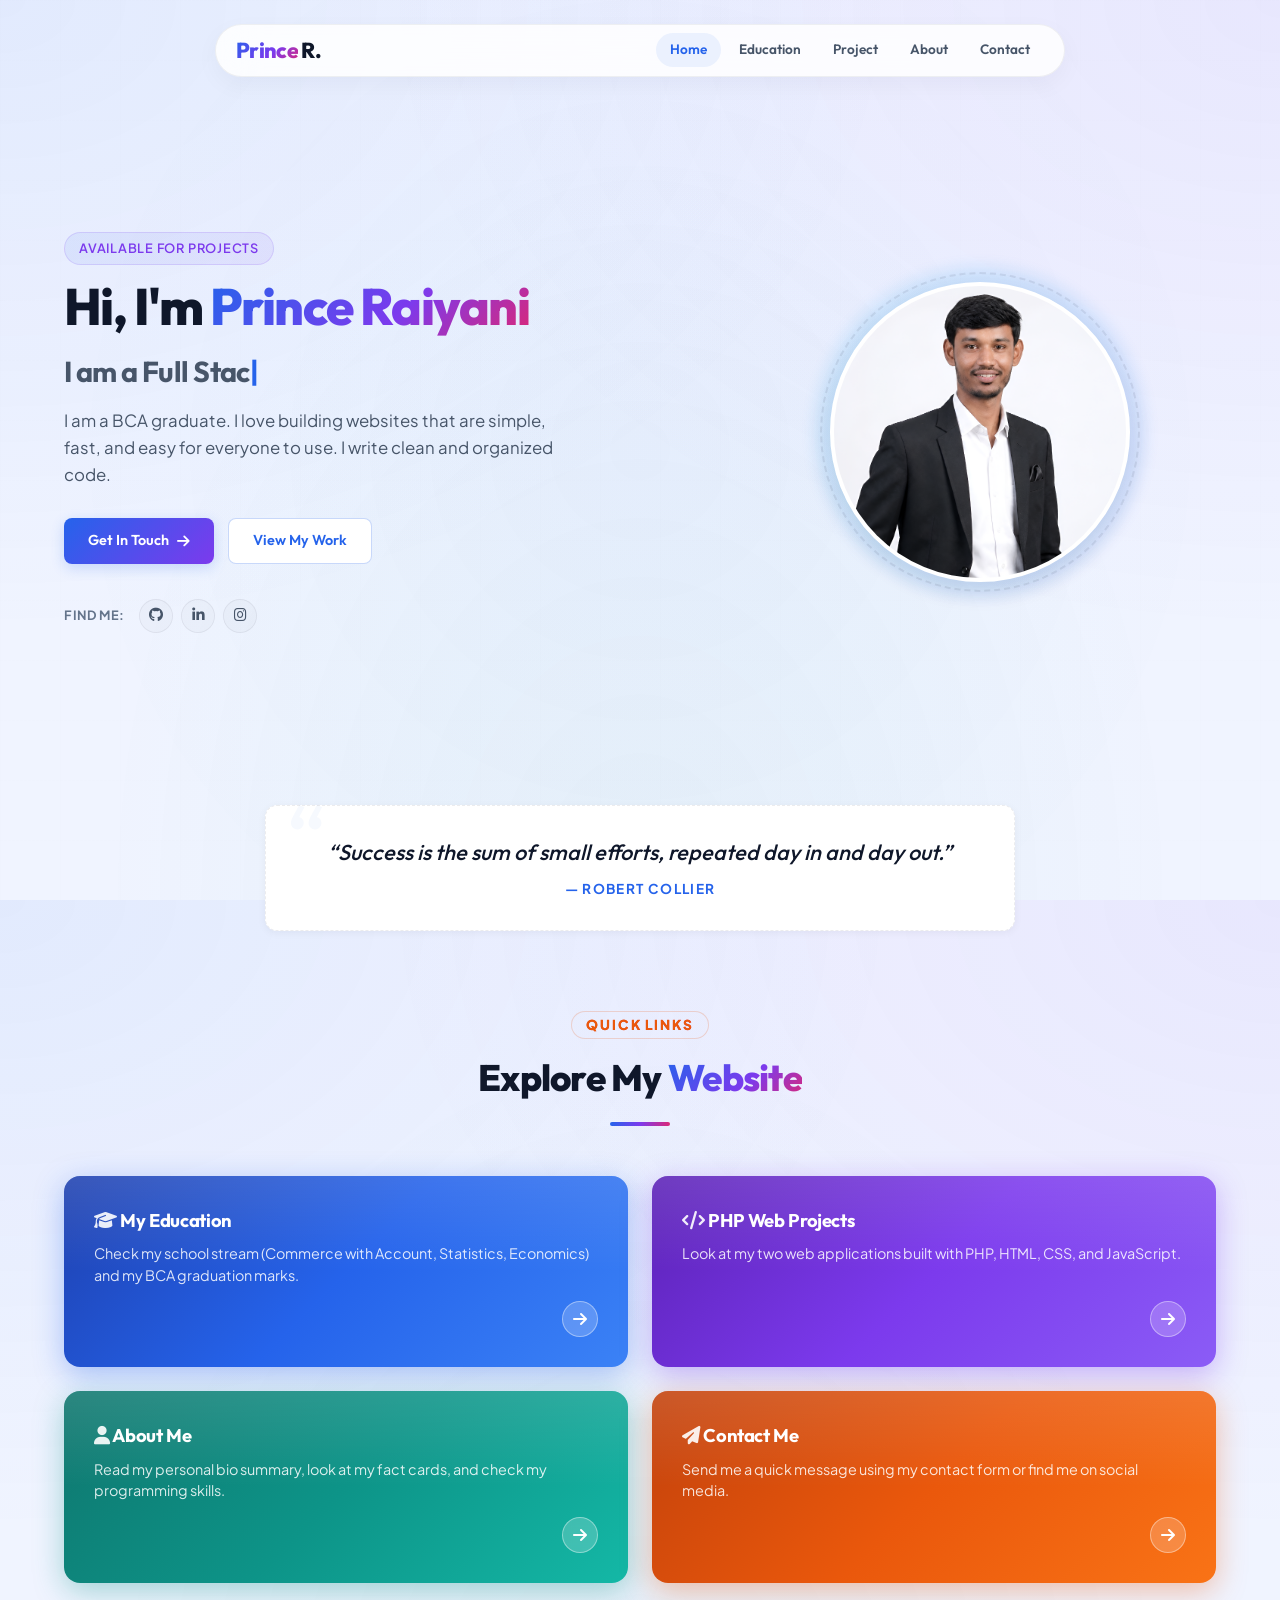
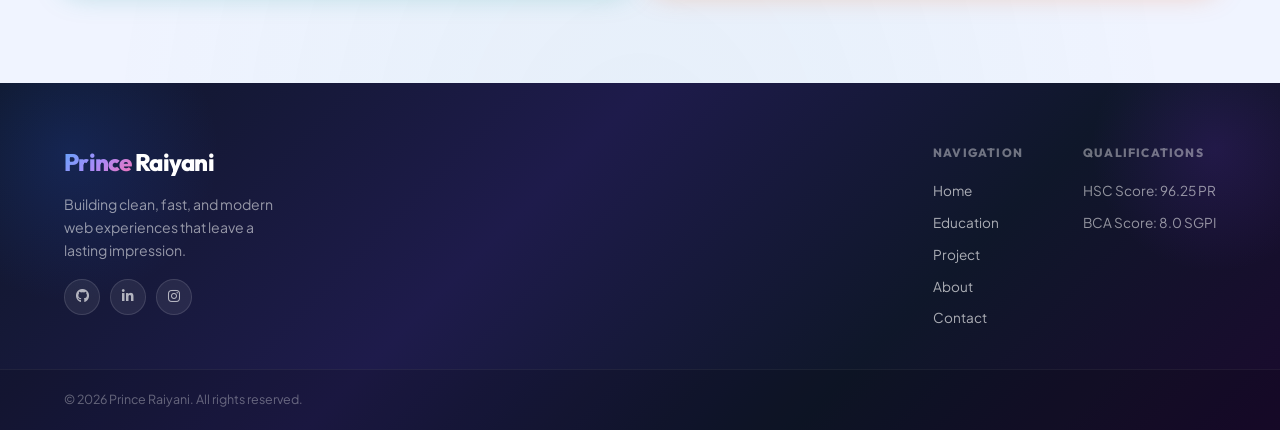
==== commit 5202fcf7: "Update index.html" ====
--- a/index.html
+++ b/index.html
@@ -31,7 +31,7 @@
     <header class="navbar" id="navbar">
         <div class="nav-container">
             <a href="index.html" class="logo" id="nav-logo">
-                <span class="gradient-text">Prince</span>.R
+                <span class="gradient-text">Prince</span> R.
             </a>
             
             <!-- Desktop Links in Requested Order: Home, Education, Project, About, Contact -->
@@ -207,13 +207,12 @@
         <div class="container footer-container">
             <div class="footer-brand">
                 <a href="index.html" class="logo">
-                    <span class="gradient-text">Prince</span>.Raiyani
+                    <span class="gradient-text">Prince</span> Raiyani
                 </a>
                 <p class="footer-tagline">Building clean, fast, and modern web experiences that leave a lasting impression.</p>
                 <div class="footer-social-row">
                     <a href="https://github.com/" target="_blank" class="footer-social-icon" aria-label="GitHub"><i class="fa-brands fa-github"></i></a>
                     <a href="https://linkedin.com/" target="_blank" class="footer-social-icon" aria-label="LinkedIn"><i class="fa-brands fa-linkedin-in"></i></a>
-                    <a href="https://twitter.com/" target="_blank" class="footer-social-icon" aria-label="Twitter"><i class="fa-brands fa-x-twitter"></i></a>
                     <a href="https://instagram.com/" target="_blank" class="footer-social-icon" aria-label="Instagram"><i class="fa-brands fa-instagram"></i></a>
                 </div>
             </div>
@@ -238,7 +237,6 @@
         <div class="footer-bottom">
             <div class="container footer-bottom-container">
                 <p class="copyright">&copy; 2026 Prince Raiyani. All rights reserved.</p>
-                <p class="made-with">Crafted with <i class="fa-solid fa-heart heartbeat"></i> using clean CSS</p>
             </div>
         </div>
 
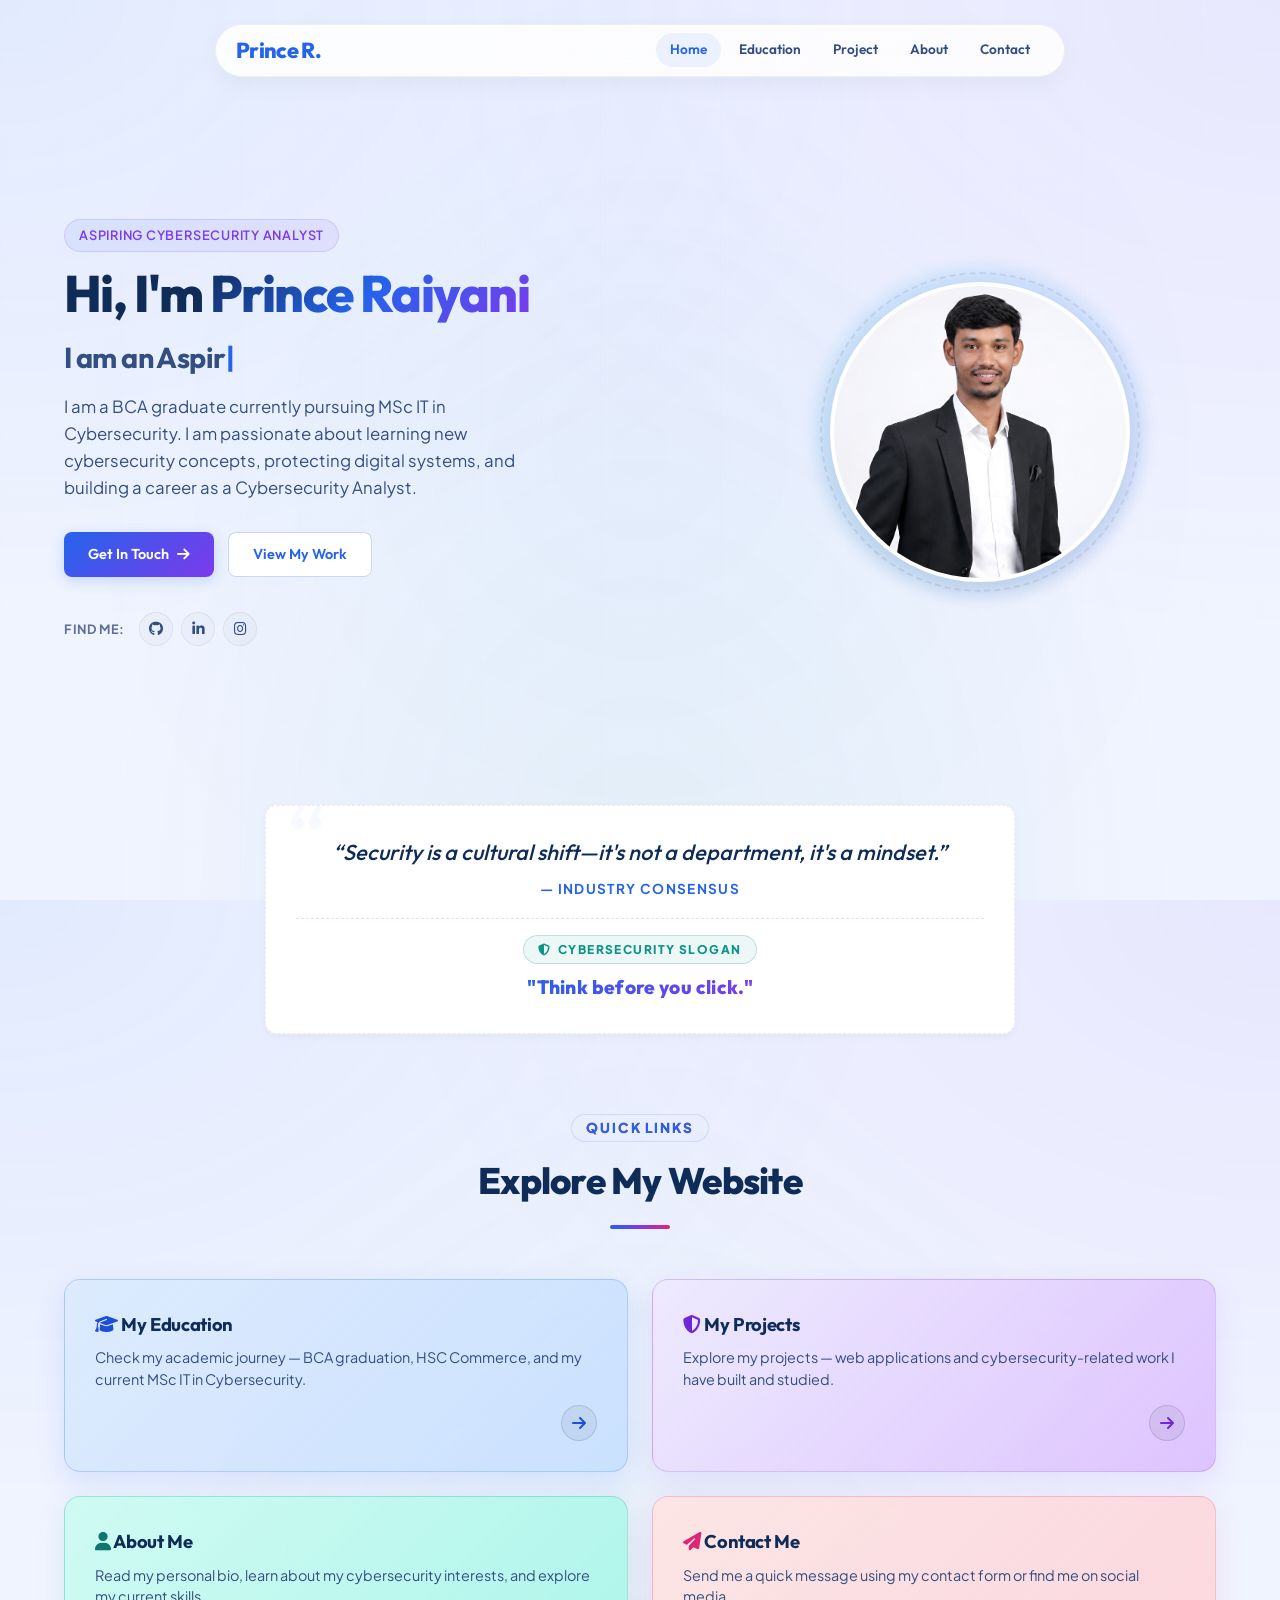
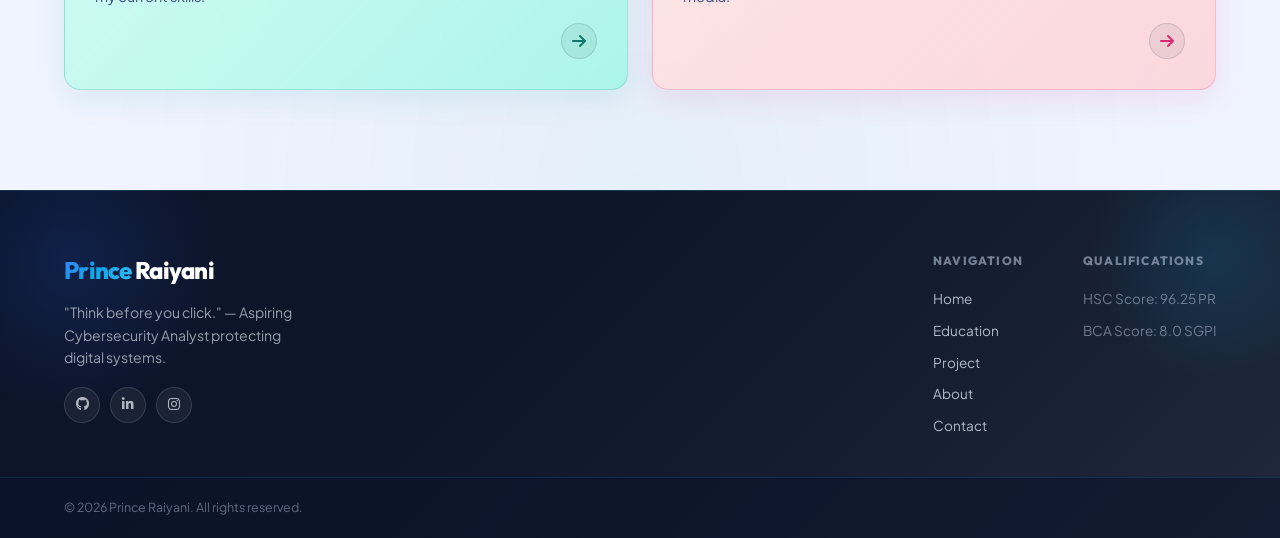
==== commit 04afc309: "Add files via upload" ====
--- a/index.html
+++ b/index.html
@@ -6,8 +6,8 @@
     <title>Prince Raiyani | Professional Portfolio</title>
     
     <!-- SEO Meta Tags -->
-    <meta name="description" content="Welcome to the professional portfolio of Prince Raiyani. Explore my education history, PHP web projects, personal bio, and contact information.">
-    <meta name="keywords" content="Prince Raiyani, Portfolio, Web Developer, PHP Developer, Commerce Student, BCA Graduate, 8.0 SGPI, 96.25 PR">
+    <meta name="description" content="Welcome to the professional portfolio of Prince Raiyani — Aspiring Cybersecurity Analyst pursuing MSc IT in Cybersecurity. Explore my education, projects, skills, and contact information.">
+    <meta name="keywords" content="Prince Raiyani, Portfolio, Cybersecurity, Aspiring Analyst, MSc IT Cybersecurity, BCA Graduate, Network Security, Ethical Hacking">
     <meta name="author" content="Prince Raiyani">
     
     <!-- Google Fonts -->
@@ -70,15 +70,15 @@
         <section id="home" class="section hero-section">
             <div class="container hero-container">
                 <div class="hero-content">
-                    <div class="badge fade-in">Available for Projects</div>
+                    <div class="badge fade-in">Aspiring Cybersecurity Analyst</div>
                     <h1 class="hero-title fade-in-delay-1">
                         Hi, I'm <span class="gradient-text">Prince Raiyani</span>
                     </h1>
                     <h2 class="hero-subtitle fade-in-delay-2">
-                        I am a <span class="typewriter" id="typewriter">Web Developer</span><span class="cursor-blink">|</span>
+                        I am an <span class="typewriter" id="typewriter">Aspiring Cybersecurity Analyst</span><span class="cursor-blink">|</span>
                     </h2>
                     <p class="hero-description fade-in-delay-3">
-                        I am a BCA graduate. I love building websites that are simple, fast, and easy for everyone to use. I write clean and organized code.
+                        I am a BCA graduate currently pursuing MSc IT in Cybersecurity. I am passionate about learning new cybersecurity concepts, protecting digital systems, and building a career as a Cybersecurity Analyst.
                     </p>
                     
                     <div class="hero-actions fade-in-delay-3">
@@ -121,14 +121,18 @@
             </div>
         </section>
 
-        <!-- SIMPLE ENGLISH QUOTE SECTION -->
+        <!-- CYBERSECURITY QUOTE & MOTTO SECTION -->
         <section class="quote-section">
             <div class="container">
                 <div class="quote-card fade-in">
                     <p class="quote-text">
-                        “Success is the sum of small efforts, repeated day in and day out.”
+                        “Security is a cultural shift—it's not a department, it's a mindset.”
                     </p>
-                    <p class="quote-author">— Robert Collier</p>
+                    <p class="quote-author">— Industry Consensus</p>
+                    <div class="quote-slogan">
+                        <span class="slogan-badge"><i class="fa-solid fa-shield-halved"></i> Cybersecurity Slogan</span>
+                        <p class="slogan-text">"Think before you click."</p>
+                    </div>
                 </div>
             </div>
         </section>
@@ -138,7 +142,7 @@
             <div class="container">
                 <div class="section-header">
                     <span class="subtitle">Quick Links</span>
-                    <h2 class="section-title">Explore My <span class="gradient-text">Website</span></h2>
+                    <h2 class="section-title">Explore My Website</h2>
                     <div class="accent-bar"></div>
                 </div>
 
@@ -149,7 +153,7 @@
                         <div>
                             <h3 class="preview-title"><i class="fa-solid fa-graduation-cap gradient-icon"></i> My Education</h3>
                             <p class="preview-desc">
-                                Check my school stream (Commerce with Account, Statistics, Economics) and my BCA graduation marks.
+                                Check my academic journey — BCA graduation, HSC Commerce, and my current MSc IT in Cybersecurity.
                             </p>
                         </div>
                         <div class="preview-arrow">
@@ -160,9 +164,9 @@
                     <!-- Preview Card 2: Project Page -->
                     <a href="projects.html" class="glass-card preview-card fade-in" id="home-card-projects">
                         <div>
-                            <h3 class="preview-title"><i class="fa-solid fa-code gradient-icon"></i> PHP Web Projects</h3>
-                            <p class="preview-desc">
-                                Look at my two web applications built with PHP, HTML, CSS, and JavaScript.
+                            <h3 class="preview-title"><i class="fa-solid fa-shield-halved gradient-icon"></i> My Projects</h3>
+                            <p class="preview-desc">
+                                Explore my projects — web applications and cybersecurity-related work I have built and studied.
                             </p>
                         </div>
                         <div class="preview-arrow">
@@ -175,7 +179,7 @@
                         <div>
                             <h3 class="preview-title"><i class="fa-solid fa-user gradient-icon"></i> About Me</h3>
                             <p class="preview-desc">
-                                Read my personal bio summary, look at my fact cards, and check my programming skills.
+                                Read my personal bio, learn about my cybersecurity interests, and explore my current skills.
                             </p>
                         </div>
                         <div class="preview-arrow">
@@ -209,7 +213,7 @@
                 <a href="index.html" class="logo">
                     <span class="gradient-text">Prince</span> Raiyani
                 </a>
-                <p class="footer-tagline">Building clean, fast, and modern web experiences that leave a lasting impression.</p>
+                <p class="footer-tagline">"Think before you click." — Aspiring Cybersecurity Analyst protecting digital systems.</p>
                 <div class="footer-social-row">
                     <a href="https://github.com/" target="_blank" class="footer-social-icon" aria-label="GitHub"><i class="fa-brands fa-github"></i></a>
                     <a href="https://linkedin.com/" target="_blank" class="footer-social-icon" aria-label="LinkedIn"><i class="fa-brands fa-linkedin-in"></i></a>
--- a/styles.css
+++ b/styles.css
@@ -29,9 +29,9 @@
     --section-teal: rgba(13, 148, 136, 0.06);
     --section-orange: rgba(234, 88, 12, 0.06);
     
-    --text-primary: #0f172a;
-    --text-secondary: #475569;
-    --text-muted: #64748b;
+    --text-primary: #0f2c59;       /* Rich Deep Navy Blue */
+    --text-secondary: #334e80;     /* Cohesive Slate Blue */
+    --text-muted: #5c7099;         /* Muted Soft Steel Blue */
     
     --font-heading: 'Outfit', -apple-system, BlinkMacSystemFont, "Segoe UI", Roboto, sans-serif;
     --font-body: 'Plus Jakarta Sans', -apple-system, BlinkMacSystemFont, "Segoe UI", Roboto, sans-serif;
@@ -619,6 +619,38 @@
     text-transform: uppercase;
     letter-spacing: 0.1em;
 }
+.quote-slogan {
+    margin-top: 18px;
+    padding-top: 16px;
+    border-top: 1px dashed rgba(37, 99, 235, 0.18);
+    display: flex;
+    flex-direction: column;
+    align-items: center;
+    gap: 8px;
+}
+.slogan-badge {
+    font-size: 0.75rem;
+    font-weight: 800;
+    text-transform: uppercase;
+    letter-spacing: 0.12em;
+    color: var(--color-teal);
+    background: rgba(13, 148, 136, 0.08);
+    padding: 4px 14px;
+    border-radius: 99px;
+    border: 1px solid rgba(13, 148, 136, 0.22);
+    display: inline-flex;
+    align-items: center;
+    gap: 6px;
+}
+.slogan-text {
+    font-family: var(--font-heading);
+    font-size: 1.2rem;
+    font-weight: 800;
+    background: linear-gradient(135deg, var(--color-primary), var(--color-purple));
+    -webkit-background-clip: text;
+    -webkit-text-fill-color: transparent;
+    letter-spacing: 0.01em;
+}
 
 /* Route card lists on homepage - each card gets a bold unique gradient background */
 .welcome-grid {
@@ -1376,10 +1408,10 @@
     font-size: 0.8rem;
 }
 
-/* 11. FOOTER - Premium Dark Gradient Design */
+/* 11. FOOTER - Deep Navy & Cyber Sky Blue Theme */
 .footer {
-    background: linear-gradient(135deg, #0f172a 0%, #1e1b4b 40%, #0f172a 70%, #1a0a2e 100%);
-    border-top: none;
+    background: linear-gradient(135deg, #0b1329 0%, #0f172a 45%, #1e293b 100%);
+    border-top: 1px solid rgba(56, 189, 248, 0.18);
     padding: 60px 0 0;
     margin-top: auto;
     position: relative;
@@ -1395,7 +1427,7 @@
     width: 300px;
     height: 300px;
     border-radius: 50%;
-    background: radial-gradient(circle, rgba(37, 99, 235, 0.18) 0%, transparent 70%);
+    background: radial-gradient(circle, rgba(37, 99, 235, 0.16) 0%, transparent 70%);
     pointer-events: none;
 }
 .footer::after {
@@ -1406,7 +1438,7 @@
     width: 250px;
     height: 250px;
     border-radius: 50%;
-    background: radial-gradient(circle, rgba(124, 58, 237, 0.15) 0%, transparent 70%);
+    background: radial-gradient(circle, rgba(14, 165, 233, 0.14) 0%, transparent 70%);
     pointer-events: none;
 }
 .footer-container {
@@ -1429,15 +1461,15 @@
     color: #ffffff;
 }
 .footer-brand .logo .gradient-text {
-    background: linear-gradient(135deg, #60a5fa, #a78bfa, #f472b6);
+    background: linear-gradient(135deg, #3b82f6 0%, #0ea5e9 50%, #38bdf8 100%);
     -webkit-background-clip: text;
     -webkit-text-fill-color: transparent;
 }
 .footer-tagline {
     font-size: 0.88rem;
-    color: rgba(255, 255, 255, 0.55);
+    color: rgba(226, 232, 240, 0.65);
     line-height: 1.6;
-    max-width: 220px;
+    max-width: 240px;
 }
 /* Social icons in footer */
 .footer-social-row {
@@ -1449,21 +1481,21 @@
     width: 36px;
     height: 36px;
     border-radius: 50%;
-    background: rgba(255, 255, 255, 0.07);
+    background: rgba(255, 255, 255, 0.06);
     border: 1px solid rgba(255, 255, 255, 0.12);
     display: flex;
     align-items: center;
     justify-content: center;
-    color: rgba(255, 255, 255, 0.65);
+    color: rgba(226, 232, 240, 0.75);
     font-size: 0.85rem;
     transition: var(--transition-normal);
 }
 .footer-social-icon:hover {
-    background: var(--color-primary);
-    border-color: var(--color-primary);
-    color: #ffffff;
+    background: rgba(14, 165, 233, 0.2);
+    border-color: rgba(56, 189, 248, 0.6);
+    color: #38bdf8;
     transform: translateY(-3px);
-    box-shadow: 0 6px 15px rgba(37, 99, 235, 0.35);
+    box-shadow: 0 6px 18px rgba(14, 165, 233, 0.3);
 }
 
 .footer-links-grid {
@@ -1481,30 +1513,30 @@
     font-size: 0.75rem;
     text-transform: uppercase;
     letter-spacing: 0.1em;
-    color: rgba(255, 255, 255, 0.4);
+    color: rgba(148, 163, 184, 0.75);
     margin-bottom: 8px;
     font-weight: 800;
 }
 .footer-link-col a {
     font-size: 0.85rem;
-    color: rgba(255, 255, 255, 0.65);
+    color: rgba(203, 213, 225, 0.85);
     transition: var(--transition-fast);
 }
 .footer-link-col a:hover {
-    color: #60a5fa;
+    color: #38bdf8;
     padding-left: 4px;
 }
 .footer-link-col span {
     font-size: 0.85rem;
-    color: rgba(255, 255, 255, 0.55);
+    color: rgba(148, 163, 184, 0.7);
 }
 
 .footer-bottom {
-    border-top: 1px solid rgba(255, 255, 255, 0.06);
+    border-top: 1px solid rgba(56, 189, 248, 0.12);
     padding: 20px 0;
     position: relative;
     z-index: 2;
-    background: rgba(0, 0, 0, 0.15);
+    background: rgba(11, 19, 43, 0.6);
 }
 .footer-bottom-container {
     display: flex;
@@ -1755,3 +1787,422 @@
         right: 20px;
     }
 }
+
+/* ==========================================================================
+   14. LIGHT THEME POLISH & TYPOGRAPHY OVERRIDES
+   ========================================================================== */
+
+/* Cohesive Root Values & Spotlights */
+:root {
+    --bg-primary:   #f0f4ff;       /* Soft Lavender-Blue background */
+    --bg-secondary: #ffffff;       /* Pure White cards */
+    --bg-glass:     rgba(255, 255, 255, 0.85);
+    --border-glass: rgba(15, 23, 42, 0.06);
+    --border-glass-active: rgba(37, 99, 235, 0.25);
+    --text-primary:   #0f2c59;     /* Deep Navy Blue typography */
+    --text-secondary: #334e80;     /* Cohesive Slate Blue */
+    --text-muted:     #5c7099;     /* Soft Steel Blue */
+    --shadow-sm:     0 2px 8px rgba(15, 23, 42, 0.04);
+    --shadow-normal: 0 10px 30px -10px rgba(15, 23, 42, 0.08);
+}
+
+/* Enforce bright, fluid background spotlights */
+body {
+    background-color: var(--bg-primary) !important;
+    background-image:
+        radial-gradient(ellipse at 0% 0%, rgba(37, 99, 235, 0.07) 0%, transparent 50%),
+        radial-gradient(ellipse at 100% 0%, rgba(124, 58, 237, 0.07) 0%, transparent 50%),
+        radial-gradient(ellipse at 50% 100%, rgba(13, 148, 136, 0.05) 0%, transparent 60%) !important;
+}
+
+/* Scrollbar */
+::-webkit-scrollbar-track  { background: var(--bg-primary) !important; }
+::-webkit-scrollbar-thumb  { background: #cbd5e1 !important; }
+::-webkit-scrollbar-thumb:hover { background: var(--color-primary) !important; }
+
+/* Grid overlay – light layout coordination */
+.grid-overlay {
+    background-image:
+        linear-gradient(to right,  rgba(15, 23, 42, 0.004) 1px, transparent 1px),
+        linear-gradient(to bottom, rgba(15, 23, 42, 0.004) 1px, transparent 1px) !important;
+}
+
+/* Section elements */
+.badge {
+    background: linear-gradient(135deg, rgba(37, 99, 235, 0.08), rgba(124, 58, 237, 0.08)) !important;
+    color: var(--color-purple) !important;
+    border: 1px solid rgba(124, 58, 237, 0.15) !important;
+}
+
+.section-header .subtitle {
+    background-color: rgba(37, 99, 235, 0.08) !important;
+    -webkit-text-fill-color: var(--color-primary) !important;
+    border-color: rgba(37, 99, 235, 0.15) !important;
+}
+
+/* Glass Cards – beautiful bright frosted look */
+.glass-card {
+    background: var(--bg-glass) !important;
+    border: 1px solid var(--border-glass) !important;
+    box-shadow: var(--shadow-normal) !important;
+}
+.glass-card:hover {
+    border-color: var(--border-glass-active) !important;
+    box-shadow: 0 12px 30px rgba(37, 99, 235, 0.08) !important;
+}
+
+/* Button Refinement */
+.btn-secondary {
+    background: #ffffff !important;
+    color: var(--color-primary) !important;
+    border: 1.5px solid rgba(37, 99, 235, 0.25) !important;
+}
+.btn-secondary:hover {
+    background: rgba(37, 99, 235, 0.05) !important;
+    border-color: var(--color-primary) !important;
+}
+
+/* Capsule Navbar — bright frosted glass */
+.navbar {
+    background: rgba(255, 255, 255, 0.85) !important;
+    border: 1px solid rgba(15, 23, 42, 0.06) !important;
+    box-shadow: 0 8px 25px rgba(15, 23, 42, 0.04) !important;
+}
+.navbar.scrolled {
+    background: rgba(255, 255, 255, 0.95) !important;
+    border-color: rgba(15, 23, 42, 0.08) !important;
+    box-shadow: 0 10px 30px rgba(15, 23, 42, 0.08) !important;
+}
+.nav-item { color: var(--text-secondary) !important; }
+.nav-item:hover, .nav-item.active {
+    color: var(--color-primary) !important;
+    background: rgba(37, 99, 235, 0.08) !important;
+}
+.menu-toggle .bar { background-color: var(--text-primary) !important; }
+
+/* Mobile Overlay Menu */
+.mobile-menu-overlay {
+    background: rgba(255, 255, 255, 0.98) !important;
+}
+.mobile-nav-item { color: var(--text-secondary) !important; }
+.mobile-nav-item.active, .mobile-nav-item:hover {
+    color: var(--color-primary) !important;
+    background: rgba(37, 99, 235, 0.08) !important;
+}
+
+/* Hero Social Icons */
+.hero-social-icon {
+    background: rgba(15, 23, 42, 0.02) !important;
+    border: 1px solid rgba(15, 23, 42, 0.06) !important;
+    color: var(--text-secondary) !important;
+}
+.hero-social-icon:hover {
+    color: #ffffff !important;
+    background: var(--color-primary) !important;
+    border-color: var(--color-primary) !important;
+}
+
+/* Portrait Frame */
+.profile-image-card {
+    background-color: #ffffff !important;
+    border-color: var(--bg-secondary) !important;
+}
+.profile-border-ring { border-color: rgba(15, 23, 42, 0.08) !important; }
+
+/* Quote Card */
+.quote-card {
+    background: #ffffff !important;
+    border: 1px dashed rgba(15, 23, 42, 0.08) !important;
+}
+.quote-text  { color: var(--text-primary) !important; }
+.quote-author { color: var(--color-primary) !important; }
+
+/* ============================================================
+   15. QUICK LINKS CARDS — Refined Soft Light Colors
+   ============================================================ */
+.preview-card:nth-child(1) {
+    background: linear-gradient(135deg, rgba(219, 234, 254, 0.92) 0%, rgba(191, 219, 254, 0.75) 100%) !important;
+    border: 1px solid rgba(37, 99, 235, 0.22) !important;
+    box-shadow: 0 10px 30px rgba(37, 99, 235, 0.12) !important;
+}
+.preview-card:nth-child(2) {
+    background: linear-gradient(135deg, rgba(237, 233, 254, 0.92) 0%, rgba(216, 180, 254, 0.75) 100%) !important;
+    border: 1px solid rgba(124, 58, 237, 0.22) !important;
+    box-shadow: 0 10px 30px rgba(124, 58, 237, 0.10) !important;
+}
+.preview-card:nth-child(3) {
+    background: linear-gradient(135deg, rgba(204, 251, 241, 0.92) 0%, rgba(153, 246, 228, 0.75) 100%) !important;
+    border: 1px solid rgba(13, 148, 136, 0.22) !important;
+    box-shadow: 0 10px 30px rgba(13, 148, 136, 0.10) !important;
+}
+.preview-card:nth-child(4) {
+    background: linear-gradient(135deg, rgba(254, 228, 226, 0.92) 0%, rgba(254, 205, 211, 0.75) 100%) !important;
+    border: 1px solid rgba(219, 39, 119, 0.20) !important;
+    box-shadow: 0 10px 30px rgba(219, 39, 119, 0.10) !important;
+}
+
+/* Card typography & arrow circles */
+.preview-card .preview-title { color: var(--text-primary) !important; }
+.preview-card .preview-desc  { color: var(--text-secondary) !important; }
+.preview-card::before        { background: none !important; }
+.preview-card:nth-child(1) .gradient-icon { color: #1d4ed8 !important; }
+.preview-card:nth-child(2) .gradient-icon { color: #6d28d9 !important; }
+.preview-card:nth-child(3) .gradient-icon { color: #0f766e !important; }
+.preview-card:nth-child(4) .gradient-icon { color: #db2777 !important; }
+
+.preview-arrow {
+    background: rgba(15, 23, 42, 0.06) !important;
+    border: 1.5px solid rgba(15, 23, 42, 0.12) !important;
+    backdrop-filter: none !important;
+}
+.preview-card:nth-child(1) .preview-arrow { color: #1d4ed8 !important; }
+.preview-card:nth-child(2) .preview-arrow { color: #6d28d9 !important; }
+.preview-card:nth-child(3) .preview-arrow { color: #0f766e !important; }
+.preview-card:nth-child(4) .preview-arrow { color: #db2777 !important; }
+
+.preview-card:hover .preview-arrow {
+    background: rgba(15, 23, 42, 0.10) !important;
+    box-shadow: none !important;
+}
+
+.preview-card:nth-child(1):hover { box-shadow: 0 16px 40px rgba(37, 99, 235, 0.22) !important; }
+.preview-card:nth-child(2):hover { box-shadow: 0 16px 40px rgba(124, 58, 237, 0.20) !important; }
+.preview-card:nth-child(3):hover { box-shadow: 0 16px 40px rgba(13, 148, 136, 0.20) !important; }
+.preview-card:nth-child(4):hover { box-shadow: 0 16px 40px rgba(219, 39, 119, 0.22) !important; }
+
+/* Timeline Elements */
+.timeline-tree { border-left-color: rgba(15, 23, 42, 0.06) !important; }
+.timeline-dot  { background: var(--bg-secondary) !important; }
+
+/* Contact Form Layout */
+.input-group input,
+.input-group textarea {
+    border-bottom-color: rgba(15, 23, 42, 0.08) !important;
+    color: var(--text-primary) !important;
+    background: transparent;
+}
+.input-group label { color: var(--text-muted) !important; }
+
+/* Brand box styling */
+.social-net-box {
+    background: rgba(15, 23, 42, 0.01) !important;
+    border-color: rgba(15, 23, 42, 0.05) !important;
+}
+
+/* Overlays */
+.project-overlay { background: rgba(255, 255, 255, 0.92) !important; }
+.form-success-overlay { background: rgba(255, 255, 255, 0.98) !important; }
+
+/* Back to Top */
+.back-to-top {
+    background: var(--bg-glass) !important;
+    border-color: rgba(15, 23, 42, 0.08) !important;
+    color: var(--text-primary) !important;
+}
+
+/* ==========================================================================
+   16. BRAND STYLE POLISH — Royal Blue Theme (No Gold)
+   ========================================================================== */
+
+/* Logo & Brand Names — Unified Royal Blue */
+.navbar .logo,
+.footer .logo {
+    color: var(--color-primary) !important;
+    font-weight: 800;
+}
+.navbar .logo .gradient-text,
+.footer .logo .gradient-text {
+    background: none !important;
+    -webkit-background-clip: unset !important;
+    background-clip: unset !important;
+    -webkit-text-fill-color: var(--color-primary) !important;
+    color: var(--color-primary) !important;
+}
+
+/* Hero Title — Navy to Royal Blue to Purple Gradient */
+.hero-title .gradient-text {
+    background: linear-gradient(135deg, var(--text-primary) 0%, var(--color-primary) 50%, var(--color-purple) 100%) !important;
+    -webkit-background-clip: text !important;
+    background-clip: text !important;
+    -webkit-text-fill-color: transparent !important;
+    color: var(--color-primary) !important;
+}
+
+/* Title Accents */
+.page-title .gradient-text {
+    background: linear-gradient(135deg, var(--text-primary) 0%, var(--color-primary) 50%, var(--color-purple) 100%) !important;
+    -webkit-background-clip: text !important;
+    background-clip: text !important;
+    -webkit-text-fill-color: transparent !important;
+}
+
+/* General Accents — Replace Gold with Blue/Purple/Teal */
+.quote-author { color: var(--color-primary) !important; }
+.fact-item:nth-child(1) .fact-num { color: var(--color-primary) !important; }
+.back-to-top:hover { background: var(--color-primary) !important; border-color: var(--color-primary) !important; color: #ffffff !important; }
+
+/* Timeline dates colorful restoration */
+.timeline-item:nth-child(1) .timeline-date { color: var(--color-primary) !important; background: rgba(37, 99, 235, 0.08) !important; }
+.timeline-item:nth-child(2) .timeline-date { color: var(--color-purple) !important; background: rgba(124, 58, 237, 0.08) !important; }
+.timeline-item:nth-child(3) .timeline-date { color: var(--color-teal) !important; background: rgba(13, 148, 136, 0.08) !important; }
+
+/* Skill metrics gold cleanup — orange-to-rose */
+.skill-group:nth-child(4) .skill-bar-fill { background: linear-gradient(to right, var(--color-orange), var(--color-pink)) !important; }
+
+/* Contact Page Cards — Clean Light Glass Panels with Top Colored Accents */
+.contact-detail-card {
+    border-top: 3px solid var(--color-primary) !important;
+    background: var(--bg-glass) !important;
+    box-shadow: 0 12px 40px rgba(15, 23, 42, 0.05), 0 0 0 1px rgba(15, 23, 42, 0.04) !important;
+    color: var(--text-primary) !important;
+}
+.socials-grid-card {
+    border-top: 3px solid var(--color-purple) !important;
+    background: var(--bg-glass) !important;
+    box-shadow: 0 12px 40px rgba(15, 23, 42, 0.05), 0 0 0 1px rgba(15, 23, 42, 0.04) !important;
+    color: var(--text-primary) !important;
+}
+.form-card {
+    border-top: 3px solid var(--color-teal) !important;
+    background: var(--bg-glass) !important;
+    box-shadow: 0 12px 40px rgba(15, 23, 42, 0.05), 0 0 0 1px rgba(15, 23, 42, 0.04) !important;
+    color: var(--text-primary) !important;
+}
+
+/* Colored detail icon bubbles */
+.contact-list-item:nth-child(1) .icon-bubble {
+    background: rgba(37, 99, 235, 0.08) !important;
+    border: 1px solid rgba(37, 99, 235, 0.20) !important;
+    color: var(--color-primary) !important;
+}
+.contact-list-item:nth-child(2) .icon-bubble {
+    background: rgba(124, 58, 237, 0.08) !important;
+    border: 1px solid rgba(124, 58, 237, 0.20) !important;
+    color: var(--color-purple) !important;
+}
+.contact-list-item:nth-child(3) .icon-bubble {
+    background: rgba(13, 148, 136, 0.08) !important;
+    border: 1px solid rgba(13, 148, 136, 0.20) !important;
+    color: var(--color-teal) !important;
+}
+
+/* Social Network Boxes hover styles */
+.social-net-box {
+    background: rgba(15, 23, 42, 0.02) !important;
+    border: 1px solid rgba(15, 23, 42, 0.05) !important;
+}
+.net-icon { color: var(--text-secondary) !important; }
+.net-name { color: var(--text-primary) !important; }
+.net-handle { color: var(--text-muted) !important; }
+
+.social-net-box.github:hover {
+    background: rgba(15, 23, 42, 0.06) !important;
+    border-color: rgba(15, 23, 42, 0.15) !important;
+    box-shadow: 0 6px 20px rgba(15, 23, 42, 0.04) !important;
+}
+.social-net-box.github:hover .net-icon { color: var(--text-primary) !important; }
+
+.social-net-box.linkedin:hover {
+    background: rgba(37, 99, 235, 0.08) !important;
+    border-color: rgba(37, 99, 235, 0.25) !important;
+    box-shadow: 0 6px 20px rgba(37, 99, 235, 0.08) !important;
+}
+.social-net-box.linkedin:hover .net-icon { color: var(--color-primary) !important; }
+
+.social-net-box.instagram:hover {
+    background: rgba(219, 39, 119, 0.06) !important;
+    border-color: rgba(219, 39, 119, 0.20) !important;
+    box-shadow: 0 6px 20px rgba(219, 39, 119, 0.06) !important;
+}
+.social-net-box.instagram:hover .net-icon { color: var(--color-pink) !important; }
+
+/* Form highlights — Blue/Purple gradient lines */
+.input-group input:focus ~ .input-focus-line,
+.input-group textarea:focus ~ .input-focus-line {
+    background: linear-gradient(to right, var(--color-primary), var(--color-purple)) !important;
+}
+.input-group input:focus ~ label,
+.input-group textarea:focus ~ label {
+    color: var(--color-primary) !important;
+}
+
+/* Submit Form Button — Beautiful Multi-Color Gradient */
+.btn-submit.btn-primary {
+    background: linear-gradient(135deg, #2563eb 0%, #7c3aed 50%, #db2777 100%) !important;
+    color: #ffffff !important;
+    font-weight: 600 !important;
+    box-shadow: 0 4px 18px rgba(124, 58, 237, 0.30) !important;
+}
+.btn-submit.btn-primary:hover {
+    background: linear-gradient(135deg, #1d4ed8 0%, #6d28d9 50%, #be185d 100%) !important;
+    box-shadow: 0 8px 24px rgba(124, 58, 237, 0.40) !important;
+    transform: translateY(-2px);
+}
+
+.contact-detail-card .gradient-icon,
+.socials-grid-card .gradient-icon,
+.form-card .gradient-icon {
+    color: var(--color-primary) !important;
+}
+
+/* Website Theme Cohesive Footer Overrides (Deep Navy & Sky Cyan) */
+.footer {
+    background: linear-gradient(135deg, #0b1329 0%, #0f172a 45%, #1e293b 100%) !important;
+    border-top: 1px solid rgba(56, 189, 248, 0.18) !important;
+    color: rgba(226, 232, 240, 0.8) !important;
+}
+.footer-brand .logo {
+    color: #ffffff !important;
+}
+.footer-brand .logo .gradient-text {
+    background: linear-gradient(135deg, #3b82f6 0%, #0ea5e9 50%, #38bdf8 100%) !important;
+    -webkit-background-clip: text !important;
+    background-clip: text !important;
+    -webkit-text-fill-color: transparent !important;
+}
+.footer-tagline {
+    color: rgba(226, 232, 240, 0.65) !important;
+}
+.footer-social-icon {
+    background: rgba(255, 255, 255, 0.06) !important;
+    border: 1px solid rgba(255, 255, 255, 0.12) !important;
+    color: rgba(226, 232, 240, 0.75) !important;
+}
+.footer-social-icon:hover {
+    background: rgba(14, 165, 233, 0.2) !important;
+    border-color: rgba(56, 189, 248, 0.6) !important;
+    color: #38bdf8 !important;
+    box-shadow: 0 6px 18px rgba(14, 165, 233, 0.3) !important;
+}
+.footer-link-col h5 {
+    color: rgba(148, 163, 184, 0.75) !important;
+}
+.footer-link-col a {
+    color: rgba(203, 213, 225, 0.85) !important;
+}
+.footer-link-col a:hover {
+    color: #38bdf8 !important;
+}
+.footer-link-col span {
+    color: rgba(148, 163, 184, 0.7) !important;
+}
+.footer-bottom {
+    border-top: 1px solid rgba(56, 189, 248, 0.12) !important;
+    background: rgba(11, 19, 43, 0.6) !important;
+}
+.footer-bottom-container {
+    color: rgba(148, 163, 184, 0.6) !important;
+}
+
+/* About page adjustments — centered and justified text */
+.about-main-section .about-grid {
+    grid-template-columns: 1fr !important;
+    max-width: 760px;
+    margin: 30px auto 0;
+}
+.about-content { gap: 28px; }
+.bio-card .bio-text { 
+    text-align: justify !important; 
+    text-justify: inter-word;
+}
+.skills-card { text-align: left; }
